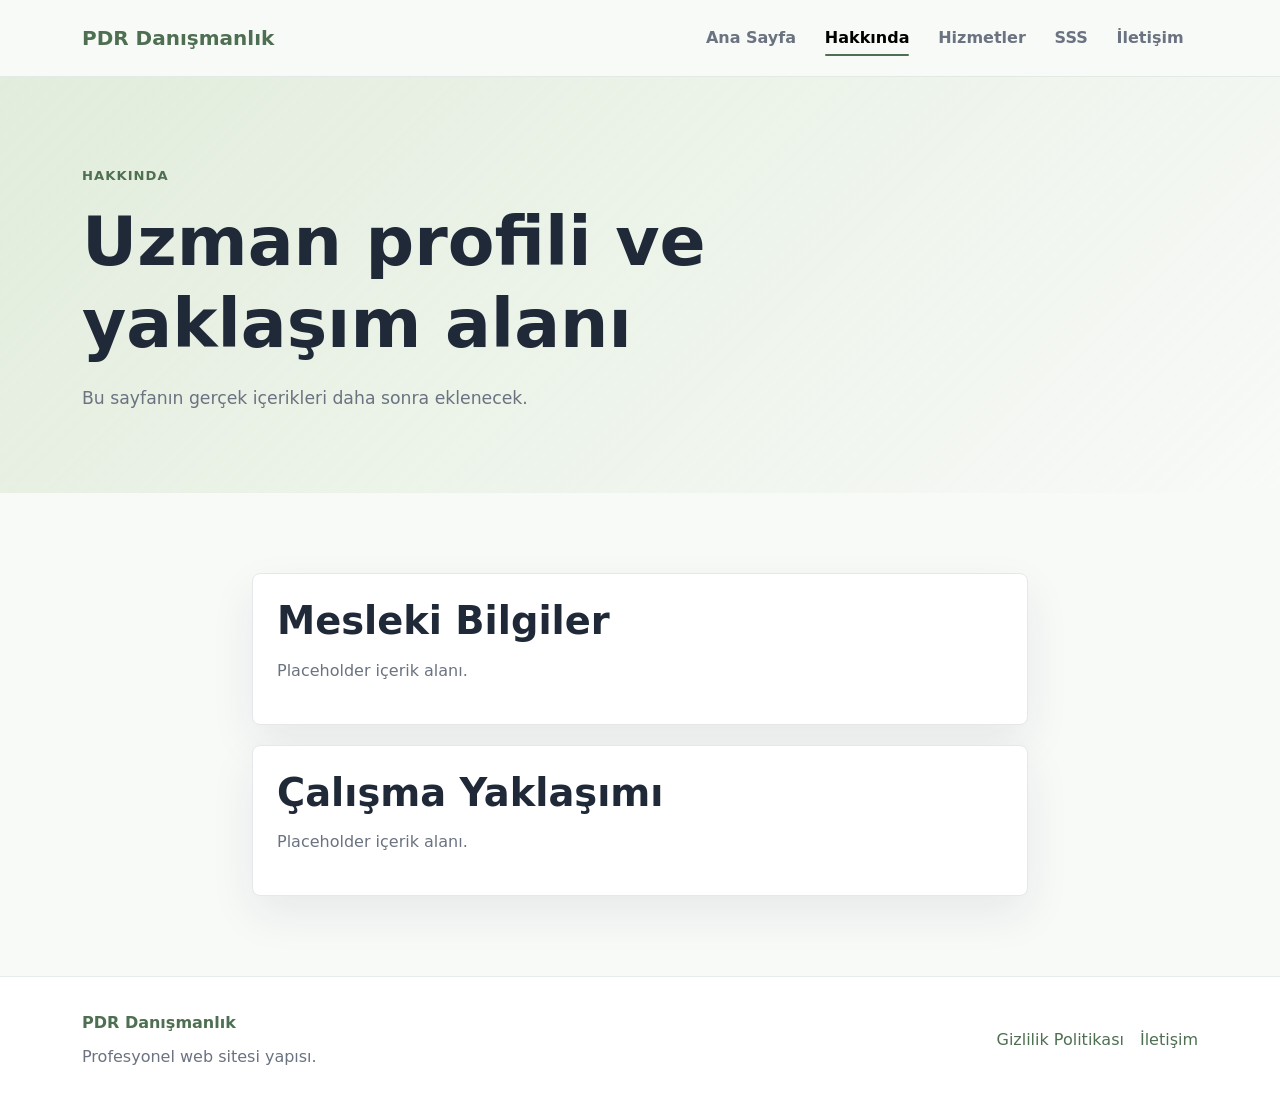
==== about.html @ 27b0219c "Initialize multi-page PDR website structure" ====
<!doctype html>
<html lang="tr">
  <head>
    <meta charset="utf-8">
    <meta name="viewport" content="width=device-width, initial-scale=1">
    <meta name="description" content="PDR ve psikolojik danışmanlık hakkında sayfası.">
    <title>Hakkında | PDR Danışmanlık</title>
    <link href="https://cdn.jsdelivr.net/npm/bootstrap@5.3.3/dist/css/bootstrap.min.css" rel="stylesheet" integrity="sha384-QWTKZyjpPEjISv5WaRU9OFeRpok6YctnYmDr5pNlyT2bRjXh0JMhjY6hW+ALEwIH" crossorigin="anonymous">
    <link rel="stylesheet" href="css/style.css">
    <link rel="stylesheet" href="css/responsive.css">
  </head>
  <body>
    <header class="site-header">
      <nav class="navbar navbar-expand-lg" aria-label="Ana menü">
        <div class="container">
          <a class="navbar-brand" href="index.html">PDR Danışmanlık</a>
          <button class="navbar-toggler site-menu-toggle" type="button" aria-controls="primaryNav" aria-expanded="false" aria-label="Menüyü aç">
            <span class="navbar-toggler-icon"></span>
          </button>
          <div class="collapse navbar-collapse" id="primaryNav">
            <ul class="navbar-nav ms-auto">
              <li class="nav-item"><a class="nav-link" href="index.html">Ana Sayfa</a></li>
              <li class="nav-item"><a class="nav-link" href="about.html">Hakkında</a></li>
              <li class="nav-item"><a class="nav-link" href="services.html">Hizmetler</a></li>
              <li class="nav-item"><a class="nav-link" href="faq.html">SSS</a></li>
              <li class="nav-item"><a class="nav-link" href="contact.html">İletişim</a></li>
            </ul>
          </div>
        </div>
      </nav>
    </header>

    <main>
      <section class="page-hero">
        <div class="container">
          <p class="section-kicker">Hakkında</p>
          <h1>Uzman profili ve yaklaşım alanı</h1>
          <p class="section-placeholder">Bu sayfanın gerçek içerikleri daha sonra eklenecek.</p>
        </div>
      </section>

      <section class="content-section">
        <div class="container narrow-container">
          <div class="content-block">
            <h2>Mesleki Bilgiler</h2>
            <p>Placeholder içerik alanı.</p>
          </div>
          <div class="content-block">
            <h2>Çalışma Yaklaşımı</h2>
            <p>Placeholder içerik alanı.</p>
          </div>
        </div>
      </section>
    </main>

    <footer class="site-footer">
      <div class="container">
        <div class="footer-grid">
          <div>
            <a class="footer-brand" href="index.html">PDR Danışmanlık</a>
            <p>Profesyonel web sitesi yapısı.</p>
          </div>
          <nav aria-label="Alt menü">
            <a href="privacy.html">Gizlilik Politikası</a>
            <a href="contact.html">İletişim</a>
          </nav>
        </div>
      </div>
    </footer>

    <script src="https://cdn.jsdelivr.net/npm/bootstrap@5.3.3/dist/js/bootstrap.bundle.min.js" integrity="sha384-YvpcrYf0tY3lHB60NNkmXc5s9fDVZLESaAA55NDzOxhy9GkcIdslK1eN7N6jIeHz" crossorigin="anonymous"></script>
    <script src="js/main.js"></script>
  </body>
</html>
---- css/style.css ----
:root {
  --color-primary: #4F6F52;
  --color-secondary: #739072;
  --color-accent: #D2E3C8;
  --color-background: #F8FAF8;
  --color-text: #1F2937;
  --color-muted: #6B7280;
  --color-white: #FFFFFF;
  --color-border: #E5E7EB;
  --font-body: system-ui, -apple-system, BlinkMacSystemFont, "Segoe UI", sans-serif;
  --container-narrow: 800px;
  --space-section: 5rem;
  --radius-card: 8px;
  --shadow-soft: 0 18px 45px rgba(31, 41, 55, 0.08);
}

* {
  box-sizing: border-box;
}

html {
  scroll-behavior: smooth;
}

body {
  margin: 0;
  min-height: 100vh;
  background: var(--color-background);
  color: var(--color-text);
  font-family: var(--font-body);
  line-height: 1.7;
  text-rendering: optimizeLegibility;
}

a {
  color: var(--color-primary);
  text-decoration: none;
}

a:hover {
  color: var(--color-secondary);
}

img {
  display: block;
  max-width: 100%;
}

main {
  min-height: 70vh;
}

h1,
h2,
h3,
h4 {
  color: var(--color-text);
  font-weight: 700;
  line-height: 1.2;
  letter-spacing: 0;
}

h1 {
  max-width: 780px;
  font-size: clamp(2.25rem, 6vw, 4.25rem);
}

h2 {
  font-size: clamp(1.75rem, 3vw, 2.4rem);
}

h3 {
  font-size: 1.2rem;
}

p {
  color: var(--color-muted);
}

.site-header {
  position: sticky;
  top: 0;
  z-index: 1000;
  border-bottom: 1px solid rgba(79, 111, 82, 0.12);
  background: rgba(248, 250, 248, 0.96);
  backdrop-filter: blur(12px);
}

.navbar {
  min-height: 76px;
}

.navbar-brand,
.footer-brand {
  color: var(--color-primary);
  font-weight: 800;
  letter-spacing: 0;
}

.navbar-brand:hover,
.footer-brand:hover {
  color: var(--color-primary);
}

.navbar-toggler {
  border-color: rgba(79, 111, 82, 0.25);
}

.navbar-toggler:focus {
  box-shadow: 0 0 0 0.2rem rgba(79, 111, 82, 0.18);
}

.nav-link {
  color: var(--color-muted);
  font-weight: 600;
  padding-inline: 0.9rem !important;
}

.nav-link:hover,
.nav-link.active {
  color: var(--color-primary);
}

.nav-link.active {
  position: relative;
}

.nav-link.active::after {
  position: absolute;
  right: 0.9rem;
  bottom: 0.25rem;
  left: 0.9rem;
  height: 2px;
  border-radius: 999px;
  background: var(--color-primary);
  content: "";
}

.hero-section,
.page-hero {
  padding: 7rem 0 5rem;
  background:
    linear-gradient(135deg, rgba(210, 227, 200, 0.58), rgba(248, 250, 248, 0.92)),
    var(--color-background);
}

.page-hero {
  padding-block: 5.5rem 4rem;
}

.section-kicker {
  margin-bottom: 0.85rem;
  color: var(--color-primary);
  font-size: 0.82rem;
  font-weight: 800;
  letter-spacing: 0.08em;
  text-transform: uppercase;
}

.section-placeholder {
  max-width: 620px;
  margin-top: 1.25rem;
  font-size: 1.08rem;
}

.hero-actions {
  display: flex;
  flex-wrap: wrap;
  gap: 0.75rem;
  margin-top: 2rem;
}

.btn {
  border-radius: 8px;
  font-weight: 700;
  padding: 0.8rem 1.1rem;
}

.btn-primary {
  border-color: var(--color-primary);
  background: var(--color-primary);
}

.btn-primary:hover,
.btn-primary:focus {
  border-color: var(--color-secondary);
  background: var(--color-secondary);
}

.btn-outline-primary {
  border-color: var(--color-primary);
  color: var(--color-primary);
}

.btn-outline-primary:hover,
.btn-outline-primary:focus {
  border-color: var(--color-primary);
  background: var(--color-primary);
}

.content-section {
  padding: var(--space-section) 0;
}

.section-heading {
  max-width: 720px;
  margin-bottom: 2rem;
}

.narrow-container {
  max-width: var(--container-narrow);
}

.info-card,
.content-block,
.contact-form,
.accordion-item {
  border: 1px solid var(--color-border);
  border-radius: var(--radius-card);
  background: var(--color-white);
  box-shadow: var(--shadow-soft);
}

.info-card,
.content-block,
.contact-form {
  height: 100%;
  padding: 1.5rem;
}

.info-card h2,
.info-card h3,
.content-block h2 {
  margin-bottom: 0.75rem;
}

.content-block + .content-block {
  margin-top: 1.25rem;
}

.faq-list {
  display: grid;
  gap: 1rem;
}

.accordion-item {
  overflow: hidden;
}

.accordion-button {
  color: var(--color-text);
  font-weight: 700;
}

.accordion-button:not(.collapsed) {
  background: var(--color-accent);
  color: var(--color-primary);
  box-shadow: none;
}

.accordion-button:focus {
  border-color: var(--color-primary);
  box-shadow: 0 0 0 0.2rem rgba(79, 111, 82, 0.16);
}

.form-label {
  color: var(--color-text);
  font-weight: 700;
}

.form-control {
  border-color: var(--color-border);
  border-radius: 8px;
  padding: 0.8rem 0.9rem;
}

.form-control:focus {
  border-color: var(--color-secondary);
  box-shadow: 0 0 0 0.2rem rgba(115, 144, 114, 0.18);
}

.site-footer {
  border-top: 1px solid rgba(79, 111, 82, 0.12);
  background: var(--color-white);
  padding: 2rem 0;
}

.footer-grid {
  display: flex;
  align-items: center;
  justify-content: space-between;
  gap: 1.5rem;
}

.footer-grid p {
  margin: 0.4rem 0 0;
}

.site-footer nav {
  display: flex;
  flex-wrap: wrap;
  gap: 1rem;
}
---- css/responsive.css ----
@media (max-width: 991.98px) {
  .navbar-collapse {
    border-top: 1px solid rgba(79, 111, 82, 0.12);
    margin-top: 0.75rem;
    padding-top: 0.75rem;
  }

  .nav-link {
    padding: 0.7rem 0 !important;
  }

  .nav-link.active::after {
    right: auto;
    bottom: 0.45rem;
    left: 0;
    width: 2.5rem;
  }

  .hero-section,
  .page-hero {
    padding: 4rem 0 3rem;
  }

  .content-section {
    padding: 3.5rem 0;
  }
}

@media (max-width: 767.98px) {
  :root {
    --space-section: 3rem;
  }

  .navbar {
    min-height: 68px;
  }

  .hero-actions {
    align-items: stretch;
    flex-direction: column;
  }

  .hero-actions .btn {
    width: 100%;
  }

  .footer-grid {
    align-items: flex-start;
    flex-direction: column;
  }
}

@media (max-width: 575.98px) {
  .info-card,
  .content-block,
  .contact-form {
    padding: 1.2rem;
  }
}
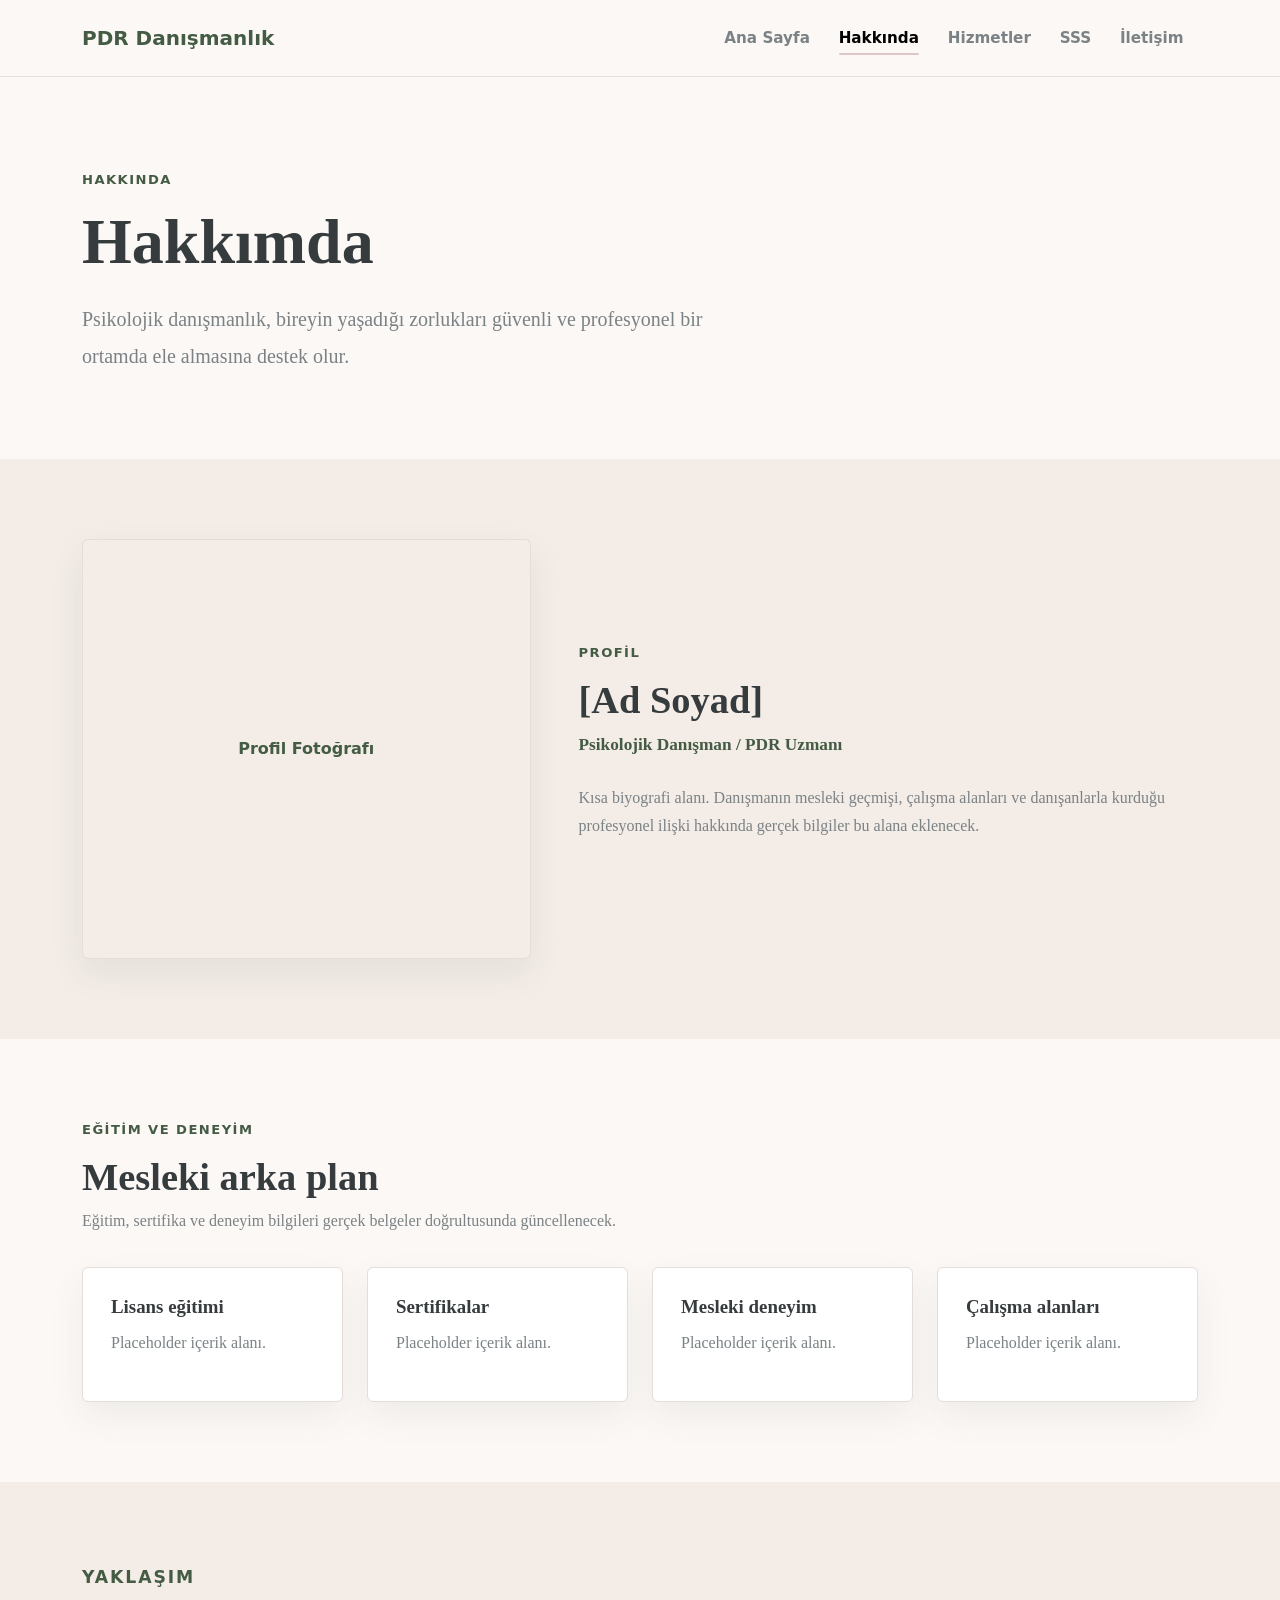
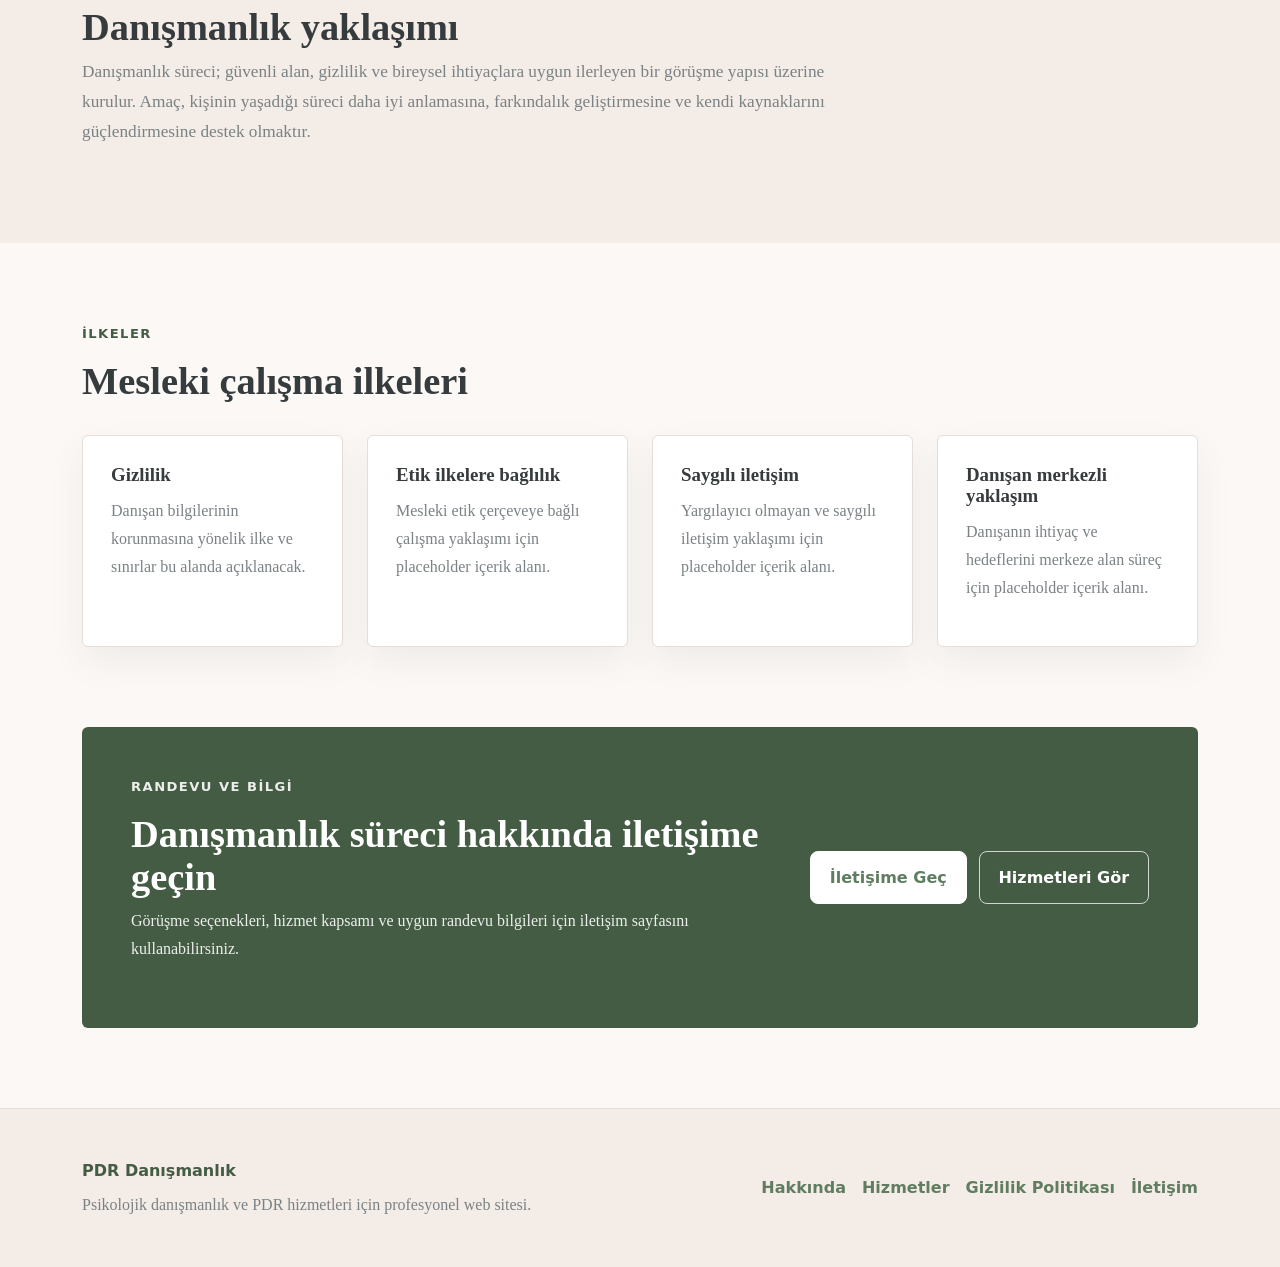
==== commit 05312231: "Build about page and refine visual theme" ====
--- a/about.html
+++ b/about.html
@@ -31,23 +31,107 @@
     </header>
 
     <main>
-      <section class="page-hero">
+      <section class="page-hero about-hero">
         <div class="container">
           <p class="section-kicker">Hakkında</p>
-          <h1>Uzman profili ve yaklaşım alanı</h1>
-          <p class="section-placeholder">Bu sayfanın gerçek içerikleri daha sonra eklenecek.</p>
+          <h1>Hakkımda</h1>
+          <p class="lead-text">Psikolojik danışmanlık, bireyin yaşadığı zorlukları güvenli ve profesyonel bir ortamda ele almasına destek olur.</p>
         </div>
       </section>
 
-      <section class="content-section">
-        <div class="container narrow-container">
-          <div class="content-block">
-            <h2>Mesleki Bilgiler</h2>
-            <p>Placeholder içerik alanı.</p>
+      <section class="content-section profile-overview" aria-labelledby="profile-overview-title">
+        <div class="container">
+          <div class="profile-layout">
+            <div class="profile-image-placeholder" role="img" aria-label="Danışman profil fotoğrafı daha sonra eklenecek.">
+              <span>Profil Fotoğrafı</span>
+            </div>
+            <div class="profile-summary">
+              <p class="section-kicker">Profil</p>
+              <h2 id="profile-overview-title">[Ad Soyad]</h2>
+              <p class="profile-role">Psikolojik Danışman / PDR Uzmanı</p>
+              <p>Kısa biyografi alanı. Danışmanın mesleki geçmişi, çalışma alanları ve danışanlarla kurduğu profesyonel ilişki hakkında gerçek bilgiler bu alana eklenecek.</p>
+            </div>
           </div>
-          <div class="content-block">
-            <h2>Çalışma Yaklaşımı</h2>
-            <p>Placeholder içerik alanı.</p>
+        </div>
+      </section>
+
+      <section class="content-section education-section" aria-labelledby="education-title">
+        <div class="container">
+          <div class="section-heading">
+            <p class="section-kicker">Eğitim ve Deneyim</p>
+            <h2 id="education-title">Mesleki arka plan</h2>
+            <p>Eğitim, sertifika ve deneyim bilgileri gerçek belgeler doğrultusunda güncellenecek.</p>
+          </div>
+          <div class="card-grid education-grid">
+            <article class="detail-card">
+              <h3>Lisans eğitimi</h3>
+              <p>Placeholder içerik alanı.</p>
+            </article>
+            <article class="detail-card">
+              <h3>Sertifikalar</h3>
+              <p>Placeholder içerik alanı.</p>
+            </article>
+            <article class="detail-card">
+              <h3>Mesleki deneyim</h3>
+              <p>Placeholder içerik alanı.</p>
+            </article>
+            <article class="detail-card">
+              <h3>Çalışma alanları</h3>
+              <p>Placeholder içerik alanı.</p>
+            </article>
+          </div>
+        </div>
+      </section>
+
+      <section class="content-section approach-section" aria-labelledby="approach-title">
+        <div class="container">
+          <div class="wide-copy">
+            <p class="section-kicker">Yaklaşım</p>
+            <h2 id="approach-title">Danışmanlık yaklaşımı</h2>
+            <p>Danışmanlık süreci; güvenli alan, gizlilik ve bireysel ihtiyaçlara uygun ilerleyen bir görüşme yapısı üzerine kurulur. Amaç, kişinin yaşadığı süreci daha iyi anlamasına, farkındalık geliştirmesine ve kendi kaynaklarını güçlendirmesine destek olmaktır.</p>
+          </div>
+        </div>
+      </section>
+
+      <section class="content-section principles-section" aria-labelledby="principles-title">
+        <div class="container">
+          <div class="section-heading">
+            <p class="section-kicker">İlkeler</p>
+            <h2 id="principles-title">Mesleki çalışma ilkeleri</h2>
+          </div>
+          <div class="card-grid principles-grid">
+            <article class="principle-card">
+              <h3>Gizlilik</h3>
+              <p>Danışan bilgilerinin korunmasına yönelik ilke ve sınırlar bu alanda açıklanacak.</p>
+            </article>
+            <article class="principle-card">
+              <h3>Etik ilkelere bağlılık</h3>
+              <p>Mesleki etik çerçeveye bağlı çalışma yaklaşımı için placeholder içerik alanı.</p>
+            </article>
+            <article class="principle-card">
+              <h3>Saygılı iletişim</h3>
+              <p>Yargılayıcı olmayan ve saygılı iletişim yaklaşımı için placeholder içerik alanı.</p>
+            </article>
+            <article class="principle-card">
+              <h3>Danışan merkezli yaklaşım</h3>
+              <p>Danışanın ihtiyaç ve hedeflerini merkeze alan süreç için placeholder içerik alanı.</p>
+            </article>
+          </div>
+        </div>
+      </section>
+
+      <section class="final-cta" aria-labelledby="about-cta-title">
+        <div class="container">
+          <div class="cta-panel">
+            <div>
+              <p class="section-kicker">Randevu ve bilgi</p>
+              <h2 id="about-cta-title">Danışmanlık süreci hakkında iletişime geçin</h2>
+              <p>Görüşme seçenekleri, hizmet kapsamı ve uygun randevu bilgileri için iletişim sayfasını kullanabilirsiniz.</p>
+            </div>
+            <div class="cta-actions">
+              <a class="btn btn-primary" href="contact.html">İletişime Geç</a>
+              <a class="btn btn-outline-light" href="services.html">Hizmetleri Gör</a>
+            </div>
           </div>
         </div>
       </section>
@@ -58,9 +142,11 @@
         <div class="footer-grid">
           <div>
             <a class="footer-brand" href="index.html">PDR Danışmanlık</a>
-            <p>Profesyonel web sitesi yapısı.</p>
+            <p>Psikolojik danışmanlık ve PDR hizmetleri için profesyonel web sitesi.</p>
           </div>
           <nav aria-label="Alt menü">
+            <a href="about.html">Hakkında</a>
+            <a href="services.html">Hizmetler</a>
             <a href="privacy.html">Gizlilik Politikası</a>
             <a href="contact.html">İletişim</a>
           </nav>
--- a/css/style.css
+++ b/css/style.css
@@ -1,17 +1,30 @@
 :root {
-  --color-primary: #4F6F52;
-  --color-secondary: #739072;
-  --color-accent: #D2E3C8;
-  --color-background: #F8FAF8;
-  --color-text: #1F2937;
-  --color-muted: #6B7280;
+  --color-primary: #617D61;
+  --color-primary-dark: #445B44;
+  --color-secondary: #617D61;
+  --color-accent: #DFC6C6;
+  --color-background: #FCF8F6;
+  --color-surface-soft: #F3ECE7;
+  --color-text: #363B3D;
+  --color-muted: #7B8285;
   --color-white: #FFFFFF;
-  --color-border: #E5E7EB;
-  --font-body: system-ui, -apple-system, BlinkMacSystemFont, "Segoe UI", sans-serif;
+  --color-border: #E5DDD7;
+  --font-body: Georgia, "Times New Roman", serif;
+  --font-ui: system-ui, -apple-system, BlinkMacSystemFont, "Segoe UI", sans-serif;
   --container-narrow: 800px;
+  --space-1: 0.25rem;
+  --space-2: 0.5rem;
+  --space-3: 0.75rem;
+  --space-4: 1rem;
+  --space-5: 1.5rem;
+  --space-6: 2rem;
+  --space-7: 3rem;
+  --space-8: 4rem;
+  --space-9: 5rem;
   --space-section: 5rem;
-  --radius-card: 8px;
-  --shadow-soft: 0 18px 45px rgba(31, 41, 55, 0.08);
+  --radius-card: 6px;
+  --shadow-soft: 0 14px 34px rgba(68, 91, 68, 0.08);
+  --shadow-hover: 0 18px 42px rgba(68, 91, 68, 0.12);
 }
 
 * {
@@ -28,7 +41,8 @@
   background: var(--color-background);
   color: var(--color-text);
   font-family: var(--font-body);
-  line-height: 1.7;
+  font-size: 1rem;
+  line-height: 1.75;
   text-rendering: optimizeLegibility;
 }
 
@@ -38,7 +52,14 @@
 }
 
 a:hover {
-  color: var(--color-secondary);
+  color: var(--color-primary-dark);
+}
+
+a:focus-visible,
+button:focus-visible,
+.btn:focus-visible {
+  outline: 3px solid rgba(97, 125, 97, 0.38);
+  outline-offset: 3px;
 }
 
 img {
@@ -55,35 +76,43 @@
 h3,
 h4 {
   color: var(--color-text);
-  font-weight: 700;
-  line-height: 1.2;
+  font-weight: 600;
+  line-height: 1.12;
   letter-spacing: 0;
 }
 
 h1 {
   max-width: 780px;
-  font-size: clamp(2.25rem, 6vw, 4.25rem);
+  font-size: clamp(2.45rem, 5vw, 4.6rem);
 }
 
 h2 {
-  font-size: clamp(1.75rem, 3vw, 2.4rem);
+  font-size: clamp(1.85rem, 3vw, 2.55rem);
 }
 
 h3 {
-  font-size: 1.2rem;
+  font-size: 1.18rem;
 }
 
 p {
   color: var(--color-muted);
+}
+
+.lead-text {
+  max-width: 660px;
+  margin-top: var(--space-5);
+  color: var(--color-muted);
+  font-size: clamp(1.08rem, 1.8vw, 1.25rem);
+  line-height: 1.85;
 }
 
 .site-header {
   position: sticky;
   top: 0;
   z-index: 1000;
-  border-bottom: 1px solid rgba(79, 111, 82, 0.12);
-  background: rgba(248, 250, 248, 0.96);
-  backdrop-filter: blur(12px);
+  border-bottom: 1px solid rgba(229, 221, 215, 0.86);
+  background: rgba(252, 248, 246, 0.94);
+  backdrop-filter: blur(10px);
 }
 
 .navbar {
@@ -92,8 +121,9 @@
 
 .navbar-brand,
 .footer-brand {
-  color: var(--color-primary);
-  font-weight: 800;
+  color: var(--color-primary-dark);
+  font-family: var(--font-ui);
+  font-weight: 750;
   letter-spacing: 0;
 }
 
@@ -103,16 +133,18 @@
 }
 
 .navbar-toggler {
-  border-color: rgba(79, 111, 82, 0.25);
+  border-color: rgba(97, 125, 97, 0.28);
 }
 
 .navbar-toggler:focus {
-  box-shadow: 0 0 0 0.2rem rgba(79, 111, 82, 0.18);
+  box-shadow: 0 0 0 0.2rem rgba(97, 125, 97, 0.18);
 }
 
 .nav-link {
   color: var(--color-muted);
-  font-weight: 600;
+  font-family: var(--font-ui);
+  font-size: 0.95rem;
+  font-weight: 650;
   padding-inline: 0.9rem !important;
 }
 
@@ -132,59 +164,65 @@
   left: 0.9rem;
   height: 2px;
   border-radius: 999px;
-  background: var(--color-primary);
+  background: var(--color-accent);
   content: "";
 }
 
 .hero-section,
 .page-hero {
-  padding: 7rem 0 5rem;
-  background:
-    linear-gradient(135deg, rgba(210, 227, 200, 0.58), rgba(248, 250, 248, 0.92)),
-    var(--color-background);
+  background: var(--color-background);
+}
+
+.hero-section {
+  padding: 7.25rem 0 5.75rem;
 }
 
 .page-hero {
-  padding-block: 5.5rem 4rem;
+  padding-block: 5.75rem 4.25rem;
 }
 
 .section-kicker {
   margin-bottom: 0.85rem;
-  color: var(--color-primary);
+  color: var(--color-primary-dark);
+  font-family: var(--font-ui);
   font-size: 0.82rem;
-  font-weight: 800;
-  letter-spacing: 0.08em;
+  font-weight: 750;
+  letter-spacing: 0.11em;
   text-transform: uppercase;
 }
 
 .section-placeholder {
   max-width: 620px;
-  margin-top: 1.25rem;
+  margin-top: var(--space-5);
   font-size: 1.08rem;
 }
 
 .hero-actions {
   display: flex;
   flex-wrap: wrap;
-  gap: 0.75rem;
-  margin-top: 2rem;
+  gap: var(--space-3);
+  margin-top: var(--space-6);
 }
 
 .btn {
   border-radius: 8px;
+  font-family: var(--font-ui);
   font-weight: 700;
-  padding: 0.8rem 1.1rem;
+  padding: 0.84rem 1.18rem;
+  transition: background-color 160ms ease, border-color 160ms ease, color 160ms ease, box-shadow 160ms ease, transform 160ms ease;
 }
 
 .btn-primary {
+  border-color: var(--color-primary-dark);
+  background: var(--color-primary-dark);
+}
+
+.btn-primary:hover,
+.btn-primary:focus {
   border-color: var(--color-primary);
   background: var(--color-primary);
-}
-
-.btn-primary:hover,
-.btn-primary:focus {
-  border-color: var(--color-secondary);
-  background: var(--color-secondary);
+  box-shadow: 0 8px 18px rgba(68, 91, 68, 0.16);
+  transform: translateY(-1px);
 }
 
 .btn-outline-primary {
@@ -194,17 +232,27 @@
 
 .btn-outline-primary:hover,
 .btn-outline-primary:focus {
-  border-color: var(--color-primary);
-  background: var(--color-primary);
+  border-color: var(--color-primary-dark);
+  background: var(--color-primary-dark);
+  color: var(--color-white);
+  transform: translateY(-1px);
 }
 
 .content-section {
   padding: var(--space-section) 0;
 }
 
+.content-section:nth-of-type(even) {
+  background: var(--color-surface-soft);
+}
+
+.content-section:nth-of-type(odd) {
+  background: var(--color-background);
+}
+
 .section-heading {
   max-width: 720px;
-  margin-bottom: 2rem;
+  margin-bottom: var(--space-6);
 }
 
 .narrow-container {
@@ -212,6 +260,9 @@
 }
 
 .info-card,
+.service-card,
+.detail-card,
+.principle-card,
 .content-block,
 .contact-form,
 .accordion-item {
@@ -222,16 +273,246 @@
 }
 
 .info-card,
+.service-card,
+.detail-card,
+.principle-card,
 .content-block,
 .contact-form {
   height: 100%;
-  padding: 1.5rem;
+  padding: 1.75rem;
 }
 
 .info-card h2,
 .info-card h3,
+.service-card h3,
+.detail-card h3,
+.principle-card h3,
 .content-block h2 {
   margin-bottom: 0.75rem;
+}
+
+.hero-layout {
+  display: grid;
+  grid-template-columns: minmax(0, 1.18fr) minmax(280px, 0.82fr);
+  align-items: center;
+  gap: var(--space-9);
+}
+
+.hero-copy {
+  max-width: 790px;
+}
+
+.hero-visual {
+  margin: 0;
+}
+
+.image-placeholder,
+.small-image-placeholder {
+  display: grid;
+  place-items: center;
+  border: 1px solid rgba(229, 221, 215, 0.95);
+  border-radius: var(--radius-card);
+  background: var(--color-surface-soft);
+  color: var(--color-primary-dark);
+  font-family: var(--font-ui);
+  font-weight: 750;
+  letter-spacing: 0;
+}
+
+.image-placeholder {
+  min-height: 455px;
+  box-shadow: var(--shadow-soft);
+}
+
+.small-image-placeholder {
+  min-height: 260px;
+}
+
+.profile-layout {
+  display: grid;
+  grid-template-columns: minmax(260px, 0.42fr) minmax(0, 0.58fr);
+  align-items: center;
+  gap: var(--space-7);
+}
+
+.profile-image-placeholder {
+  display: grid;
+  min-height: 420px;
+  place-items: center;
+  border: 1px solid rgba(229, 221, 215, 0.95);
+  border-radius: var(--radius-card);
+  background: var(--color-surface-soft);
+  box-shadow: var(--shadow-soft);
+  color: var(--color-primary-dark);
+  font-family: var(--font-ui);
+  font-weight: 750;
+}
+
+.profile-summary {
+  max-width: 720px;
+}
+
+.profile-role {
+  margin-bottom: var(--space-5);
+  color: var(--color-primary-dark);
+  font-size: 1.08rem;
+  font-weight: 800;
+}
+
+.split-layout {
+  display: grid;
+  grid-template-columns: minmax(220px, 0.42fr) minmax(0, 0.58fr);
+  align-items: center;
+  gap: var(--space-7);
+}
+
+.section-copy {
+  max-width: 680px;
+}
+
+.text-link {
+  display: inline-flex;
+  align-items: center;
+  margin-top: var(--space-2);
+  color: var(--color-primary-dark);
+  font-family: var(--font-ui);
+  font-weight: 750;
+}
+
+.text-link::after {
+  margin-left: var(--space-2);
+  content: "→";
+}
+
+.card-grid {
+  display: grid;
+  gap: var(--space-5);
+}
+
+.service-grid {
+  grid-template-columns: repeat(4, minmax(0, 1fr));
+}
+
+.education-grid,
+.principles-grid {
+  grid-template-columns: repeat(4, minmax(0, 1fr));
+}
+
+.service-card,
+.detail-card,
+.principle-card {
+  transition: border-color 160ms ease, box-shadow 160ms ease, transform 160ms ease;
+}
+
+.service-card:hover,
+.service-card:focus-within,
+.detail-card:hover,
+.detail-card:focus-within,
+.principle-card:hover,
+.principle-card:focus-within {
+  border-color: rgba(97, 125, 97, 0.34);
+  box-shadow: var(--shadow-hover);
+  transform: translateY(-2px);
+}
+
+.approach-section {
+  background: var(--color-surface-soft);
+}
+
+.process-section {
+  background: var(--color-surface-soft);
+}
+
+.process-list {
+  display: grid;
+  grid-template-columns: repeat(4, minmax(0, 1fr));
+  gap: var(--space-5);
+  margin: 0;
+  padding: 0;
+  list-style: none;
+}
+
+.process-list li {
+  border-left: 3px solid var(--color-accent);
+  padding: var(--space-2) var(--space-4) var(--space-2) var(--space-5);
+}
+
+.step-number {
+  display: block;
+  margin-bottom: var(--space-3);
+  color: var(--color-primary-dark);
+  font-family: var(--font-ui);
+  font-size: 0.82rem;
+  font-weight: 800;
+  letter-spacing: 0.08em;
+}
+
+.wide-copy {
+  max-width: 860px;
+}
+
+.wide-copy p {
+  max-width: 760px;
+  font-size: 1.08rem;
+}
+
+.final-cta {
+  padding: 0 0 var(--space-section);
+}
+
+.cta-panel {
+  display: flex;
+  align-items: center;
+  justify-content: space-between;
+  gap: var(--space-6);
+  border: 1px solid rgba(68, 91, 68, 0.14);
+  border-radius: var(--radius-card);
+  background: var(--color-primary-dark);
+  padding: var(--space-7);
+}
+
+.cta-panel h2,
+.cta-panel p,
+.cta-panel .section-kicker {
+  color: var(--color-white);
+}
+
+.cta-panel p {
+  max-width: 640px;
+  opacity: 0.9;
+}
+
+.cta-panel .btn-primary {
+  flex: 0 0 auto;
+  border-color: var(--color-white);
+  background: var(--color-white);
+  color: var(--color-primary);
+}
+
+.cta-panel .btn-primary:hover,
+.cta-panel .btn-primary:focus {
+  border-color: var(--color-background);
+  background: var(--color-background);
+  color: var(--color-primary-dark);
+}
+
+.cta-actions {
+  display: flex;
+  flex: 0 0 auto;
+  flex-wrap: wrap;
+  gap: var(--space-3);
+}
+
+.cta-panel .btn-outline-light {
+  border-color: rgba(255, 255, 255, 0.75);
+  color: var(--color-white);
+}
+
+.cta-panel .btn-outline-light:hover,
+.cta-panel .btn-outline-light:focus {
+  border-color: var(--color-white);
+  background: var(--color-white);
+  color: var(--color-primary-dark);
 }
 
 .content-block + .content-block {
@@ -253,14 +534,14 @@
 }
 
 .accordion-button:not(.collapsed) {
-  background: var(--color-accent);
-  color: var(--color-primary);
+  background: var(--color-surface-soft);
+  color: var(--color-primary-dark);
   box-shadow: none;
 }
 
 .accordion-button:focus {
   border-color: var(--color-primary);
-  box-shadow: 0 0 0 0.2rem rgba(79, 111, 82, 0.16);
+  box-shadow: 0 0 0 0.2rem rgba(97, 125, 97, 0.16);
 }
 
 .form-label {
@@ -275,14 +556,14 @@
 }
 
 .form-control:focus {
-  border-color: var(--color-secondary);
-  box-shadow: 0 0 0 0.2rem rgba(115, 144, 114, 0.18);
+  border-color: var(--color-primary);
+  box-shadow: 0 0 0 0.2rem rgba(97, 125, 97, 0.18);
 }
 
 .site-footer {
-  border-top: 1px solid rgba(79, 111, 82, 0.12);
-  background: var(--color-white);
-  padding: 2rem 0;
+  border-top: 1px solid var(--color-border);
+  background: var(--color-surface-soft);
+  padding: var(--space-7) 0;
 }
 
 .footer-grid {
@@ -301,3 +582,8 @@
   flex-wrap: wrap;
   gap: 1rem;
 }
+
+.site-footer a {
+  font-family: var(--font-ui);
+  font-weight: 700;
+}
--- a/css/responsive.css
+++ b/css/responsive.css
@@ -1,6 +1,6 @@
 @media (max-width: 991.98px) {
   .navbar-collapse {
-    border-top: 1px solid rgba(79, 111, 82, 0.12);
+    border-top: 1px solid var(--color-border);
     margin-top: 0.75rem;
     padding-top: 0.75rem;
   }
@@ -23,6 +23,33 @@
 
   .content-section {
     padding: 3.5rem 0;
+  }
+
+  .hero-layout,
+  .split-layout,
+  .profile-layout {
+    grid-template-columns: 1fr;
+    gap: 2rem;
+  }
+
+  .hero-visual {
+    max-width: 520px;
+  }
+
+  .image-placeholder {
+    min-height: 340px;
+  }
+
+  .service-grid,
+  .education-grid,
+  .principles-grid,
+  .process-list {
+    grid-template-columns: repeat(2, minmax(0, 1fr));
+  }
+
+  .cta-panel {
+    align-items: flex-start;
+    flex-direction: column;
   }
 }
 
@@ -48,12 +75,54 @@
     align-items: flex-start;
     flex-direction: column;
   }
+
+  .service-grid,
+  .education-grid,
+  .principles-grid,
+  .process-list {
+    grid-template-columns: 1fr;
+  }
+
+  .small-image-placeholder {
+    min-height: 220px;
+  }
+
+  .cta-panel {
+    padding: 2rem;
+  }
+
+  .cta-panel .btn-primary {
+    width: 100%;
+  }
+
+  .cta-actions {
+    width: 100%;
+  }
+
+  .cta-actions .btn {
+    width: 100%;
+  }
 }
 
 @media (max-width: 575.98px) {
   .info-card,
+  .service-card,
+  .detail-card,
+  .principle-card,
   .content-block,
   .contact-form {
-    padding: 1.2rem;
+    padding: 1.35rem;
+  }
+
+  .hero-section {
+    padding-top: 3rem;
+  }
+
+  .image-placeholder {
+    min-height: 260px;
+  }
+
+  .profile-image-placeholder {
+    min-height: 300px;
   }
 }
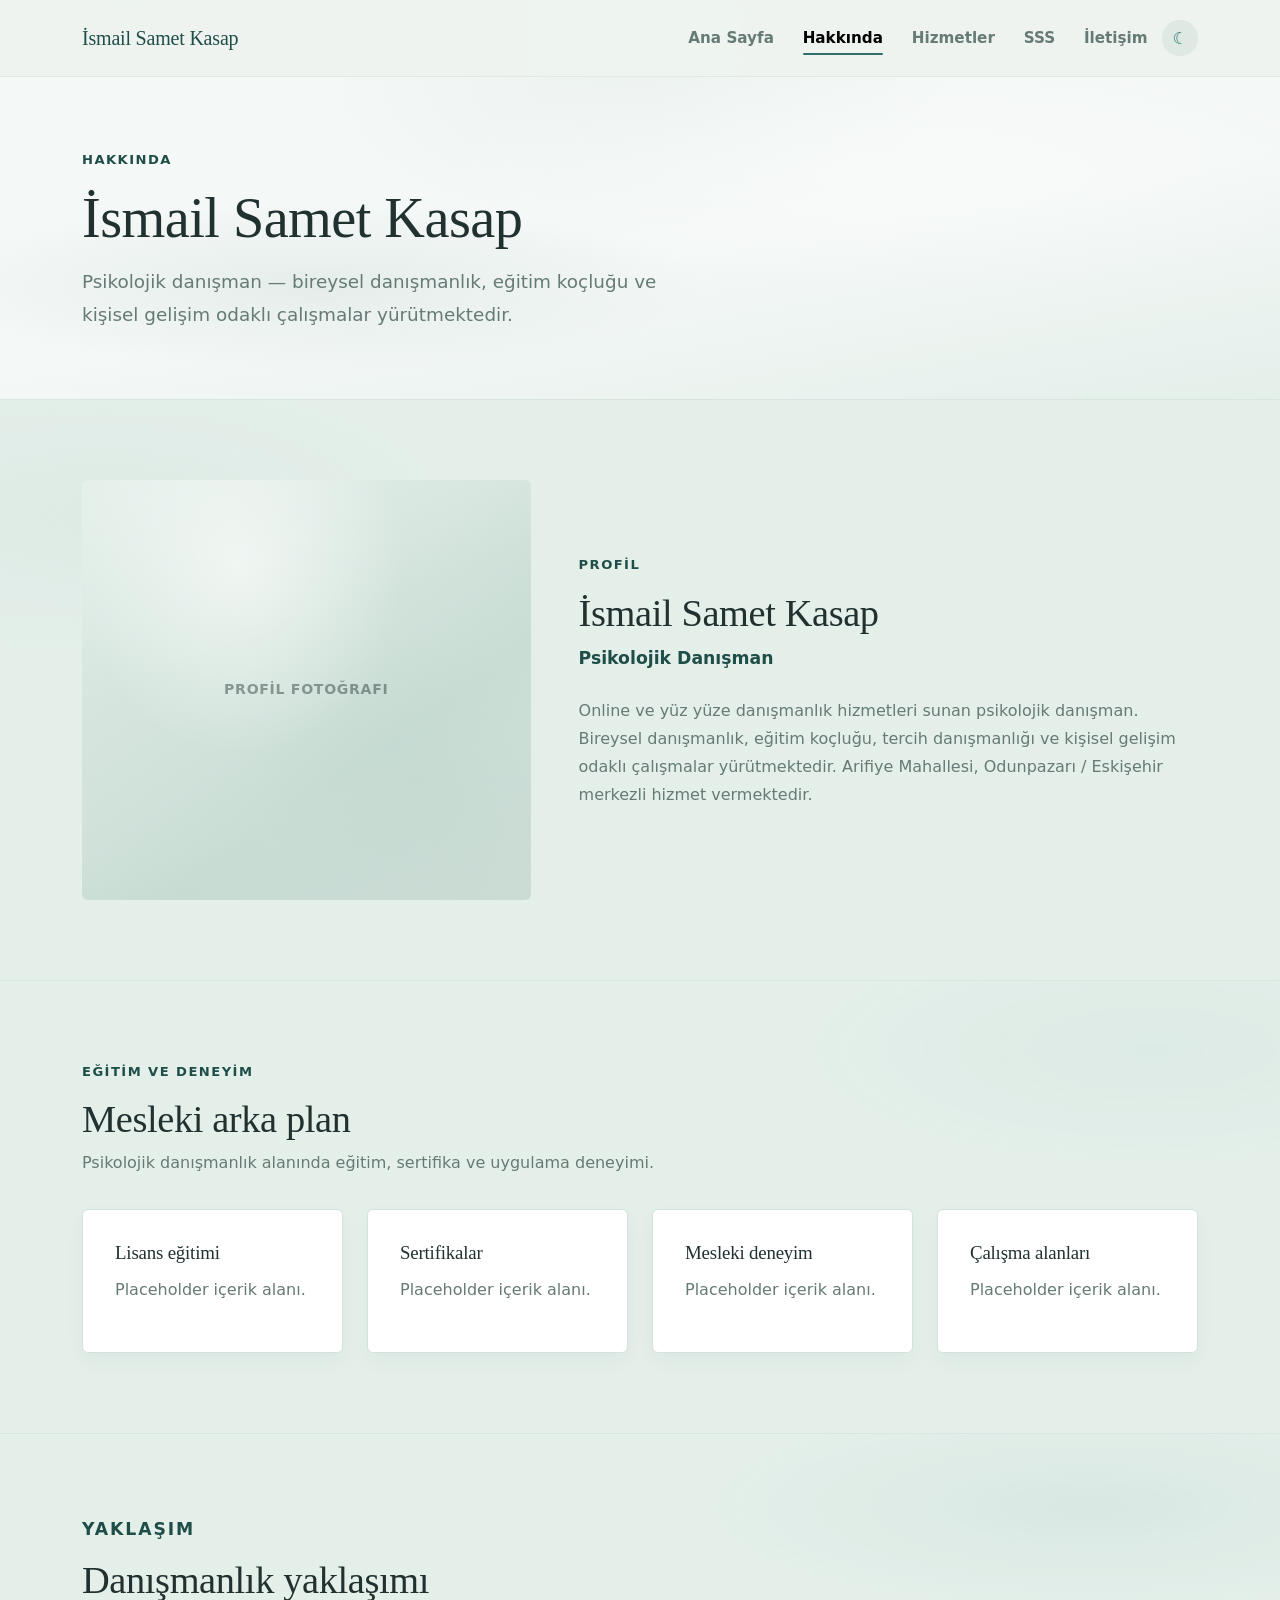
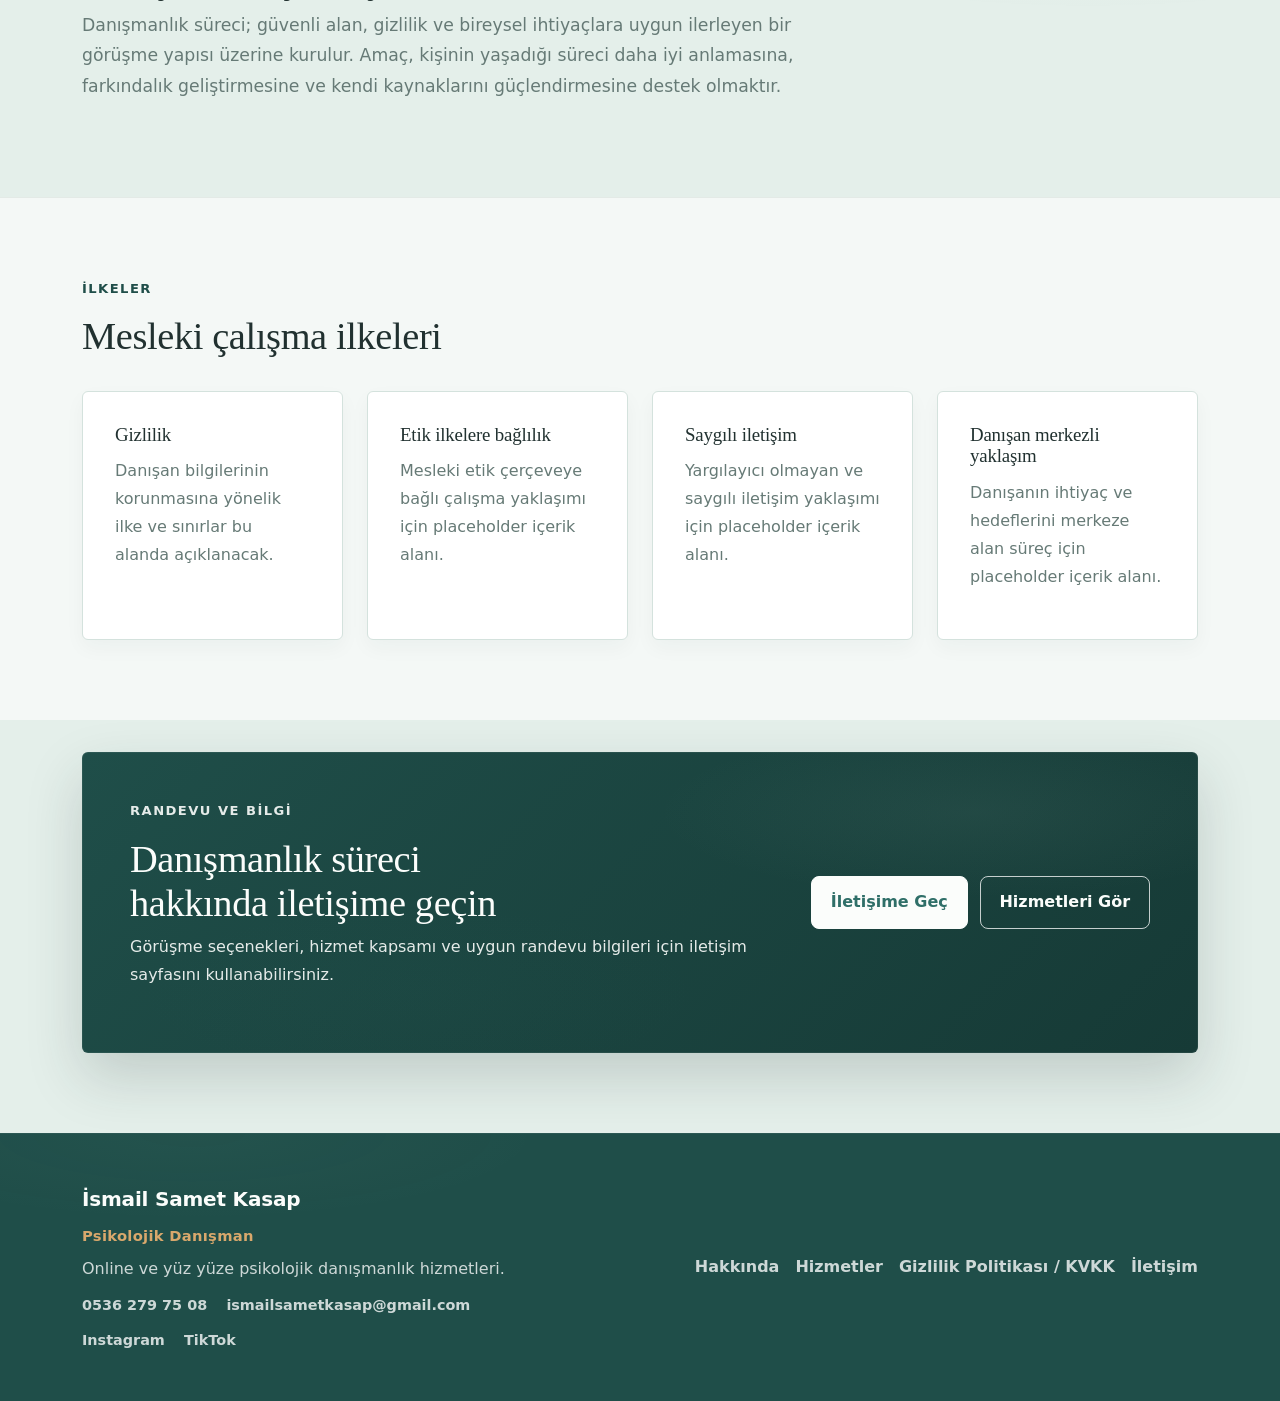
==== commit 3713882c: "Add accessible dark mode" ====
--- a/about.html
+++ b/about.html
@@ -3,8 +3,15 @@
   <head>
     <meta charset="utf-8">
     <meta name="viewport" content="width=device-width, initial-scale=1">
-    <meta name="description" content="PDR ve psikolojik danışmanlık hakkında sayfası.">
-    <title>Hakkında | PDR Danışmanlık</title>
+    <link rel="icon" href="assets/favicon.svg" type="image/svg+xml">
+    <link rel="shortcut icon" href="assets/favicon.ico">
+    <meta name="description" content="Psikolojik danışman İsmail Samet Kasap hakkında — eğitim, deneyim ve çalışma alanları.">
+    <meta property="og:title" content="Hakkında | İsmail Samet Kasap">
+    <meta property="og:description" content="Psikolojik danışman İsmail Samet Kasap hakkında — eğitim, deneyim ve çalışma alanları.">
+    <meta property="og:type" content="website">
+    <meta property="og:locale" content="tr_TR">
+    <meta name="twitter:card" content="summary">
+    <title>Hakkında | İsmail Samet Kasap</title>
     <link href="https://cdn.jsdelivr.net/npm/bootstrap@5.3.3/dist/css/bootstrap.min.css" rel="stylesheet" integrity="sha384-QWTKZyjpPEjISv5WaRU9OFeRpok6YctnYmDr5pNlyT2bRjXh0JMhjY6hW+ALEwIH" crossorigin="anonymous">
     <link rel="stylesheet" href="css/style.css">
     <link rel="stylesheet" href="css/responsive.css">
@@ -13,7 +20,7 @@
     <header class="site-header">
       <nav class="navbar navbar-expand-lg" aria-label="Ana menü">
         <div class="container">
-          <a class="navbar-brand" href="index.html">PDR Danışmanlık</a>
+           <a class="navbar-brand" href="index.html">İsmail Samet Kasap</a>
           <button class="navbar-toggler site-menu-toggle" type="button" aria-controls="primaryNav" aria-expanded="false" aria-label="Menüyü aç">
             <span class="navbar-toggler-icon"></span>
           </button>
@@ -25,6 +32,9 @@
               <li class="nav-item"><a class="nav-link" href="faq.html">SSS</a></li>
               <li class="nav-item"><a class="nav-link" href="contact.html">İletişim</a></li>
             </ul>
+            <button class="theme-toggle" type="button" aria-label="Koyu modu aç" aria-pressed="false">
+              <span class="theme-toggle__icon" aria-hidden="true">☾</span>
+            </button>
           </div>
         </div>
       </nav>
@@ -33,23 +43,23 @@
     <main>
       <section class="page-hero about-hero">
         <div class="container">
-          <p class="section-kicker">Hakkında</p>
-          <h1>Hakkımda</h1>
-          <p class="lead-text">Psikolojik danışmanlık, bireyin yaşadığı zorlukları güvenli ve profesyonel bir ortamda ele almasına destek olur.</p>
+              <p class="section-kicker">Hakkında</p>
+              <h1>İsmail Samet Kasap</h1>
+              <p class="lead-text">Psikolojik danışman — bireysel danışmanlık, eğitim koçluğu ve kişisel gelişim odaklı çalışmalar yürütmektedir.</p>
         </div>
       </section>
 
       <section class="content-section profile-overview" aria-labelledby="profile-overview-title">
         <div class="container">
           <div class="profile-layout">
-            <div class="profile-image-placeholder" role="img" aria-label="Danışman profil fotoğrafı daha sonra eklenecek.">
+            <div class="profile-image-placeholder" data-reveal role="img" aria-label="Danışman profil fotoğrafı daha sonra eklenecek.">
               <span>Profil Fotoğrafı</span>
             </div>
-            <div class="profile-summary">
+            <div class="profile-summary" data-reveal data-reveal-delay="100">
               <p class="section-kicker">Profil</p>
-              <h2 id="profile-overview-title">[Ad Soyad]</h2>
-              <p class="profile-role">Psikolojik Danışman / PDR Uzmanı</p>
-              <p>Kısa biyografi alanı. Danışmanın mesleki geçmişi, çalışma alanları ve danışanlarla kurduğu profesyonel ilişki hakkında gerçek bilgiler bu alana eklenecek.</p>
+              <h2 id="profile-overview-title">İsmail Samet Kasap</h2>
+              <p class="profile-role">Psikolojik Danışman</p>
+              <p>Online ve yüz yüze danışmanlık hizmetleri sunan psikolojik danışman. Bireysel danışmanlık, eğitim koçluğu, tercih danışmanlığı ve kişisel gelişim odaklı çalışmalar yürütmektedir. Arifiye Mahallesi, Odunpazarı / Eskişehir merkezli hizmet vermektedir.</p>
             </div>
           </div>
         </div>
@@ -57,25 +67,25 @@
 
       <section class="content-section education-section" aria-labelledby="education-title">
         <div class="container">
-          <div class="section-heading">
+          <div class="section-heading" data-reveal>
             <p class="section-kicker">Eğitim ve Deneyim</p>
             <h2 id="education-title">Mesleki arka plan</h2>
-            <p>Eğitim, sertifika ve deneyim bilgileri gerçek belgeler doğrultusunda güncellenecek.</p>
+            <p>Psikolojik danışmanlık alanında eğitim, sertifika ve uygulama deneyimi.</p>
           </div>
           <div class="card-grid education-grid">
-            <article class="detail-card">
+            <article class="detail-card" data-reveal data-reveal-delay="100">
               <h3>Lisans eğitimi</h3>
               <p>Placeholder içerik alanı.</p>
             </article>
-            <article class="detail-card">
+            <article class="detail-card" data-reveal data-reveal-delay="200">
               <h3>Sertifikalar</h3>
               <p>Placeholder içerik alanı.</p>
             </article>
-            <article class="detail-card">
+            <article class="detail-card" data-reveal data-reveal-delay="300">
               <h3>Mesleki deneyim</h3>
               <p>Placeholder içerik alanı.</p>
             </article>
-            <article class="detail-card">
+            <article class="detail-card" data-reveal data-reveal-delay="400">
               <h3>Çalışma alanları</h3>
               <p>Placeholder içerik alanı.</p>
             </article>
@@ -85,7 +95,7 @@
 
       <section class="content-section approach-section" aria-labelledby="approach-title">
         <div class="container">
-          <div class="wide-copy">
+          <div class="wide-copy" data-reveal>
             <p class="section-kicker">Yaklaşım</p>
             <h2 id="approach-title">Danışmanlık yaklaşımı</h2>
             <p>Danışmanlık süreci; güvenli alan, gizlilik ve bireysel ihtiyaçlara uygun ilerleyen bir görüşme yapısı üzerine kurulur. Amaç, kişinin yaşadığı süreci daha iyi anlamasına, farkındalık geliştirmesine ve kendi kaynaklarını güçlendirmesine destek olmaktır.</p>
@@ -95,24 +105,24 @@
 
       <section class="content-section principles-section" aria-labelledby="principles-title">
         <div class="container">
-          <div class="section-heading">
+          <div class="section-heading" data-reveal>
             <p class="section-kicker">İlkeler</p>
             <h2 id="principles-title">Mesleki çalışma ilkeleri</h2>
           </div>
           <div class="card-grid principles-grid">
-            <article class="principle-card">
+            <article class="principle-card" data-reveal data-reveal-delay="100">
               <h3>Gizlilik</h3>
               <p>Danışan bilgilerinin korunmasına yönelik ilke ve sınırlar bu alanda açıklanacak.</p>
             </article>
-            <article class="principle-card">
+            <article class="principle-card" data-reveal data-reveal-delay="200">
               <h3>Etik ilkelere bağlılık</h3>
               <p>Mesleki etik çerçeveye bağlı çalışma yaklaşımı için placeholder içerik alanı.</p>
             </article>
-            <article class="principle-card">
+            <article class="principle-card" data-reveal data-reveal-delay="300">
               <h3>Saygılı iletişim</h3>
               <p>Yargılayıcı olmayan ve saygılı iletişim yaklaşımı için placeholder içerik alanı.</p>
             </article>
-            <article class="principle-card">
+            <article class="principle-card" data-reveal data-reveal-delay="400">
               <h3>Danışan merkezli yaklaşım</h3>
               <p>Danışanın ihtiyaç ve hedeflerini merkeze alan süreç için placeholder içerik alanı.</p>
             </article>
@@ -123,12 +133,12 @@
       <section class="final-cta" aria-labelledby="about-cta-title">
         <div class="container">
           <div class="cta-panel">
-            <div>
+            <div data-reveal>
               <p class="section-kicker">Randevu ve bilgi</p>
               <h2 id="about-cta-title">Danışmanlık süreci hakkında iletişime geçin</h2>
               <p>Görüşme seçenekleri, hizmet kapsamı ve uygun randevu bilgileri için iletişim sayfasını kullanabilirsiniz.</p>
             </div>
-            <div class="cta-actions">
+            <div class="cta-actions" data-reveal data-reveal-delay="100">
               <a class="btn btn-primary" href="contact.html">İletişime Geç</a>
               <a class="btn btn-outline-light" href="services.html">Hizmetleri Gör</a>
             </div>
@@ -141,13 +151,22 @@
       <div class="container">
         <div class="footer-grid">
           <div>
-            <a class="footer-brand" href="index.html">PDR Danışmanlık</a>
-            <p>Psikolojik danışmanlık ve PDR hizmetleri için profesyonel web sitesi.</p>
+            <a class="footer-brand" href="index.html">İsmail Samet Kasap</a>
+            <p class="footer-title">Psikolojik Danışman</p>
+            <p>Online ve yüz yüze psikolojik danışmanlık hizmetleri.</p>
+            <div class="footer-contact">
+              <a href="tel:+905362797508">0536 279 75 08</a>
+              <a href="mailto:ismailsametkasap@gmail.com">ismailsametkasap@gmail.com</a>
+            </div>
+            <div class="footer-social">
+              <a href="https://instagram.com/pskdanismailsamet" target="_blank" rel="noopener">Instagram</a>
+              <a href="https://tiktok.com/@pskdanismailsamet" target="_blank" rel="noopener">TikTok</a>
+            </div>
           </div>
           <nav aria-label="Alt menü">
             <a href="about.html">Hakkında</a>
             <a href="services.html">Hizmetler</a>
-            <a href="privacy.html">Gizlilik Politikası</a>
+            <a href="privacy.html">Gizlilik Politikası / KVKK</a>
             <a href="contact.html">İletişim</a>
           </nav>
         </div>
--- a/css/style.css
+++ b/css/style.css
@@ -1,15 +1,25 @@
 :root {
-  --color-primary: #617D61;
-  --color-primary-dark: #445B44;
-  --color-secondary: #617D61;
-  --color-accent: #DFC6C6;
-  --color-background: #FCF8F6;
-  --color-surface-soft: #F3ECE7;
-  --color-text: #363B3D;
-  --color-muted: #7B8285;
-  --color-white: #FFFFFF;
-  --color-border: #E5DDD7;
-  --font-body: Georgia, "Times New Roman", serif;
+  --color-primary: #2F6F68;
+  --color-primary-dark: #1F4E49;
+  --color-secondary: #8FAFA3;
+  --color-accent: #D9A86C;
+  --color-ivory: #F4F8F6;
+  --color-sand: #D4E2DD;
+  --color-taupe: #8FAFA3;
+  --color-background: #F4F8F6;
+  --color-surface-soft: #E4EFEA;
+  --color-surface-warm: #F4F8F6;
+  --color-surface-cream: #FBFDFB;
+  --color-card: #FFFFFF;
+  --color-sage-soft: #E4EFEA;
+  --color-clay-soft: #EAF1EC;
+  --color-accent-dark: #1F4E49;
+  --color-text: #213130;
+  --color-muted: #667A76;
+  --color-white: #FBFDFB;
+  --color-border: #D4E2DD;
+  --font-body: system-ui, -apple-system, BlinkMacSystemFont, "Segoe UI", sans-serif;
+  --font-heading: Georgia, "Times New Roman", serif;
   --font-ui: system-ui, -apple-system, BlinkMacSystemFont, "Segoe UI", sans-serif;
   --container-narrow: 800px;
   --space-1: 0.25rem;
@@ -23,8 +33,30 @@
   --space-9: 5rem;
   --space-section: 5rem;
   --radius-card: 6px;
-  --shadow-soft: 0 14px 34px rgba(68, 91, 68, 0.08);
-  --shadow-hover: 0 18px 42px rgba(68, 91, 68, 0.12);
+  --shadow-soft: 0 8px 20px rgba(33, 49, 48, 0.04);
+  --shadow-hover: 0 14px 32px rgba(33, 49, 48, 0.07);
+}
+
+:root[data-theme="dark"] {
+  --color-background: #0F1F1D;
+  --color-surface: #142826;
+  --color-surface-soft: #1B3430;
+  --color-surface-warm: #102421;
+
+  --color-card: #EAF2EE;
+  --color-card-soft: #DDEBE5;
+
+  --color-primary: #9ED8CF;
+  --color-primary-dark: #D7F2EC;
+  --color-secondary: #8FB7AE;
+  --color-accent: #E2C078;
+
+  --color-text: #F2FAF7;
+  --color-text-muted: #BFD1CC;
+  --color-text-on-card: #17312E;
+
+  --color-border: rgba(226, 240, 235, 0.2);
+  --color-white: #EAF2EE;
 }
 
 * {
@@ -38,12 +70,17 @@
 body {
   margin: 0;
   min-height: 100vh;
-  background: var(--color-background);
+  background:
+    radial-gradient(ellipse at 10% 0%, rgba(143, 175, 163, 0.08), transparent 34rem),
+    radial-gradient(ellipse at 90% 5%, rgba(47, 111, 104, 0.04), transparent 36rem),
+    var(--color-background);
   color: var(--color-text);
   font-family: var(--font-body);
   font-size: 1rem;
   line-height: 1.75;
   text-rendering: optimizeLegibility;
+  -webkit-font-smoothing: antialiased;
+  -moz-osx-font-smoothing: grayscale;
 }
 
 a {
@@ -58,7 +95,7 @@
 a:focus-visible,
 button:focus-visible,
 .btn:focus-visible {
-  outline: 3px solid rgba(97, 125, 97, 0.38);
+  outline: 3px solid rgba(47, 111, 104, 0.30);
   outline-offset: 3px;
 }
 
@@ -76,14 +113,20 @@
 h3,
 h4 {
   color: var(--color-text);
-  font-weight: 600;
-  line-height: 1.12;
-  letter-spacing: 0;
+  font-family: var(--font-heading);
+  font-weight: 500;
+  line-height: 1.15;
+  letter-spacing: -0.01em;
+}
+
+h1,
+h2 {
+  text-wrap: balance;
 }
 
 h1 {
-  max-width: 780px;
-  font-size: clamp(2.45rem, 5vw, 4.6rem);
+  max-width: 620px;
+  font-size: clamp(2.15rem, 4.4vw, 4.4rem);
 }
 
 h2 {
@@ -98,21 +141,26 @@
   color: var(--color-muted);
 }
 
+p,
+li {
+  max-width: 70ch;
+}
+
 .lead-text {
-  max-width: 660px;
-  margin-top: var(--space-5);
+  max-width: 600px;
+  margin-top: var(--space-4);
   color: var(--color-muted);
-  font-size: clamp(1.08rem, 1.8vw, 1.25rem);
-  line-height: 1.85;
+  font-size: clamp(1rem, 1.6vw, 1.15rem);
+  line-height: 1.75;
 }
 
 .site-header {
   position: sticky;
   top: 0;
   z-index: 1000;
-  border-bottom: 1px solid rgba(229, 221, 215, 0.86);
-  background: rgba(252, 248, 246, 0.94);
-  backdrop-filter: blur(10px);
+  border-bottom: 1px solid rgba(201, 212, 206, 0.4);
+  background: rgba(238, 243, 239, 0.9);
+  backdrop-filter: blur(16px);
 }
 
 .navbar {
@@ -122,9 +170,10 @@
 .navbar-brand,
 .footer-brand {
   color: var(--color-primary-dark);
-  font-family: var(--font-ui);
-  font-weight: 750;
-  letter-spacing: 0;
+  font-family: var(--font-heading);
+  font-weight: 500;
+  font-size: 1.25rem;
+  letter-spacing: -0.01em;
 }
 
 .navbar-brand:hover,
@@ -133,11 +182,11 @@
 }
 
 .navbar-toggler {
-  border-color: rgba(97, 125, 97, 0.28);
+  border-color: rgba(47, 111, 104, 0.28);
 }
 
 .navbar-toggler:focus {
-  box-shadow: 0 0 0 0.2rem rgba(97, 125, 97, 0.18);
+  box-shadow: 0 0 0 0.2rem rgba(47, 111, 104, 0.18);
 }
 
 .nav-link {
@@ -160,25 +209,42 @@
 .nav-link.active::after {
   position: absolute;
   right: 0.9rem;
-  bottom: 0.25rem;
+  bottom: 0.3rem;
   left: 0.9rem;
-  height: 2px;
+  height: 1.5px;
   border-radius: 999px;
-  background: var(--color-accent);
+  background: var(--color-primary);
   content: "";
 }
 
 .hero-section,
 .page-hero {
-  background: var(--color-background);
+  position: relative;
+  isolation: isolate;
+  overflow: hidden;
+  background:
+    linear-gradient(170deg, var(--color-ivory) 0%, var(--color-surface-warm) 55%, var(--color-sage-soft) 100%);
+}
+
+.page-hero {
+  padding-block: 4.5rem 3.25rem;
+}
+
+.hero-section::before,
+.page-hero::before {
+  position: absolute;
+  inset: 0;
+  z-index: -1;
+  background:
+    radial-gradient(ellipse at 70% 30%, rgba(251, 253, 251, 0.5), transparent 30rem),
+    radial-gradient(ellipse at 25% 65%, rgba(143, 175, 163, 0.15), transparent 24rem),
+    radial-gradient(ellipse at 50% 0%, rgba(47, 111, 104, 0.04), transparent 20rem);
+  content: "";
+  pointer-events: none;
 }
 
 .hero-section {
-  padding: 7.25rem 0 5.75rem;
-}
-
-.page-hero {
-  padding-block: 5.75rem 4.25rem;
+  padding: 5.5rem 0 4rem;
 }
 
 .section-kicker {
@@ -201,7 +267,7 @@
   display: flex;
   flex-wrap: wrap;
   gap: var(--space-3);
-  margin-top: var(--space-6);
+  margin-top: var(--space-4);
 }
 
 .btn {
@@ -209,7 +275,7 @@
   font-family: var(--font-ui);
   font-weight: 700;
   padding: 0.84rem 1.18rem;
-  transition: background-color 160ms ease, border-color 160ms ease, color 160ms ease, box-shadow 160ms ease, transform 160ms ease;
+  transition: background-color 200ms ease, border-color 200ms ease, color 200ms ease, box-shadow 350ms ease, transform 200ms ease;
 }
 
 .btn-primary {
@@ -221,8 +287,8 @@
 .btn-primary:focus {
   border-color: var(--color-primary);
   background: var(--color-primary);
-  box-shadow: 0 8px 18px rgba(68, 91, 68, 0.16);
-  transform: translateY(-1px);
+  box-shadow: 0 10px 24px rgba(47, 111, 104, 0.18);
+  transform: translateY(-2px);
 }
 
 .btn-outline-primary {
@@ -235,19 +301,98 @@
   border-color: var(--color-primary-dark);
   background: var(--color-primary-dark);
   color: var(--color-white);
-  transform: translateY(-1px);
+  transform: translateY(-2px);
+}
+
+.btn:focus-visible {
+  outline: 3px solid rgba(47, 111, 104, 0.35);
+  outline-offset: 3px;
 }
 
 .content-section {
+  position: relative;
+  border-top: 1px solid rgba(201, 212, 206, 0.40);
   padding: var(--space-section) 0;
 }
 
+.content-section:nth-of-type(odd) {
+  background: var(--color-surface-warm);
+}
+
 .content-section:nth-of-type(even) {
-  background: var(--color-surface-soft);
-}
-
-.content-section:nth-of-type(odd) {
-  background: var(--color-background);
+  background:
+    radial-gradient(ellipse at 8% 20%, rgba(143, 175, 163, 0.08), transparent 22rem),
+    var(--color-surface-soft);
+}
+
+.content-section:nth-of-type(3n) {
+  background:
+    radial-gradient(ellipse at 90% 15%, rgba(47, 111, 104, 0.04), transparent 22rem),
+    var(--color-sage-soft);
+}
+
+.content-section:nth-of-type(4n) {
+  background:
+    radial-gradient(ellipse at 15% 15%, rgba(143, 175, 163, 0.08), transparent 20rem),
+    var(--color-clay-soft);
+}
+
+.content-section.approach-section {
+  background:
+    radial-gradient(ellipse at 85% 20%, rgba(47, 111, 104, 0.06), transparent 24rem),
+    var(--color-sage-soft);
+}
+
+.content-section.process-section {
+  background:
+    radial-gradient(ellipse at 10% 20%, rgba(143, 175, 163, 0.08), transparent 22rem),
+    var(--color-surface-soft);
+}
+
+.section-quote {
+  position: relative;
+  isolation: isolate;
+  overflow: hidden;
+  padding: 4rem 0;
+  background: #1F4E49;
+}
+
+.section-quote blockquote {
+  margin: 0;
+  text-align: center;
+}
+
+.section-quote blockquote p {
+  max-width: 600px;
+  margin-inline: auto;
+  color: rgba(251, 253, 251, 0.9);
+  font-family: var(--font-heading);
+  font-size: clamp(1.4rem, 2.5vw, 1.85rem);
+  font-weight: 400;
+  font-style: italic;
+  line-height: 1.6;
+  letter-spacing: -0.01em;
+}
+
+.section-quote blockquote p::before {
+  display: block;
+  margin-bottom: 0.75rem;
+  color: rgba(143, 175, 163, 0.5);
+  content: "\201C";
+  font-family: var(--font-heading);
+  font-size: 3.5rem;
+  line-height: 1;
+}
+
+.section-quote::after {
+  position: absolute;
+  bottom: 0;
+  left: 50%;
+  width: 2rem;
+  height: 2px;
+  background: rgba(251, 253, 251, 0.2);
+  content: "";
+  transform: translateX(-50%);
 }
 
 .section-heading {
@@ -255,20 +400,67 @@
   margin-bottom: var(--space-6);
 }
 
+.section-heading-wide {
+  max-width: 860px;
+}
+
 .narrow-container {
   max-width: var(--container-narrow);
+}
+
+.editorial-container {
+  max-width: 680px;
+  margin-inline: auto;
+}
+
+.about-preview {
+  padding-top: calc(var(--space-section) - 1rem);
+  padding-bottom: calc(var(--space-section) + 0.25rem);
+}
+
+.services-preview {
+  padding-top: var(--space-section);
+  padding-bottom: calc(var(--space-section) - 0.5rem);
+}
+
+.content-section.process-section {
+  padding-top: calc(var(--space-section) - 0.75rem);
+  padding-bottom: calc(var(--space-section) + 0.5rem);
+}
+
+.why-section {
+  padding-top: calc(var(--space-section) + 0.25rem);
+  padding-bottom: calc(var(--space-section) + 0.75rem);
+}
+
+.why-section h2 {
+  max-width: 600px;
+}
+
+.why-section .wide-copy {
+  max-width: 680px;
+  margin-inline: auto;
+  text-align: center;
+}
+
+.why-section .wide-copy p {
+  margin-inline: auto;
+  font-size: 1.12rem;
+  line-height: 1.9;
+  max-width: 580px;
 }
 
 .info-card,
 .service-card,
 .detail-card,
 .principle-card,
+.contact-info-card,
 .content-block,
 .contact-form,
 .accordion-item {
   border: 1px solid var(--color-border);
   border-radius: var(--radius-card);
-  background: var(--color-white);
+  background: var(--color-card);
   box-shadow: var(--shadow-soft);
 }
 
@@ -276,10 +468,11 @@
 .service-card,
 .detail-card,
 .principle-card,
+.contact-info-card,
 .content-block,
 .contact-form {
   height: 100%;
-  padding: 1.75rem;
+  padding: var(--space-6);
 }
 
 .info-card h2,
@@ -293,35 +486,94 @@
 
 .hero-layout {
   display: grid;
-  grid-template-columns: minmax(0, 1.18fr) minmax(280px, 0.82fr);
+  grid-template-columns: minmax(280px, 1fr) minmax(340px, 1fr);
   align-items: center;
-  gap: var(--space-9);
+  gap: clamp(2.5rem, 5vw, 4.5rem);
 }
 
 .hero-copy {
-  max-width: 790px;
+  max-width: 600px;
 }
 
 .hero-visual {
   margin: 0;
 }
 
+.hero-visual-card {
+  position: relative;
+  min-height: 440px;
+  overflow: hidden;
+  border: 0;
+  border-radius: 10px;
+  background:
+    radial-gradient(ellipse at 30% 20%, rgba(251, 253, 251, 0.85), transparent 50%),
+    radial-gradient(ellipse at 70% 75%, rgba(143, 175, 163, 0.12), transparent 40%),
+    linear-gradient(150deg, #D4E8E2 0%, #C5DDD5 40%, #B8D0C8 70%, #C5DDD5 100%);
+  box-shadow: 0 18px 48px rgba(33, 49, 48, 0.06), 0 2px 6px rgba(33, 49, 48, 0.03);
+}
+
+.hero-visual-card::after {
+  position: absolute;
+  inset: 0;
+  background:
+    linear-gradient(165deg, rgba(251, 253, 251, 0.25) 0%, transparent 30%, transparent 70%, rgba(102, 122, 118, 0.08) 100%);
+  content: "";
+  pointer-events: none;
+}
+
+.hero-visual-card::before {
+  position: absolute;
+  top: 0;
+  right: 0;
+  width: 35%;
+  height: 100%;
+  background:
+    linear-gradient(170deg, rgba(251, 253, 251, 0.2), transparent 60%);
+  content: "";
+  pointer-events: none;
+}
+
 .image-placeholder,
 .small-image-placeholder {
+  position: relative;
   display: grid;
   place-items: center;
-  border: 1px solid rgba(229, 221, 215, 0.95);
+  border: 0;
   border-radius: var(--radius-card);
-  background: var(--color-surface-soft);
-  color: var(--color-primary-dark);
+  overflow: hidden;
+  background:
+    radial-gradient(ellipse at 40% 20%, rgba(251, 253, 251, 0.7), transparent 40%),
+    radial-gradient(ellipse at 80% 75%, rgba(143, 175, 163, 0.08), transparent 35%),
+    linear-gradient(145deg, #DDEBE5, #D4E4DD 40%, #C9DDD5 65%, #D4E4DD);
+  color: rgba(33, 49, 48, 0.45);
   font-family: var(--font-ui);
-  font-weight: 750;
-  letter-spacing: 0;
+  font-size: 0.88rem;
+  font-weight: 600;
+  letter-spacing: 0.05em;
+  text-transform: uppercase;
+}
+
+.image-placeholder::after,
+.small-image-placeholder::after {
+  position: absolute;
+  inset: 0;
+  background:
+    linear-gradient(160deg, rgba(251, 253, 251, 0.3) 0%, transparent 40%, transparent 70%, rgba(102, 122, 118, 0.08) 100%);
+  content: "";
+  pointer-events: none;
+}
+
+.profile-image-placeholder::after {
+  position: absolute;
+  inset: 0;
+  background:
+    linear-gradient(160deg, rgba(251, 253, 251, 0.3) 0%, transparent 40%, transparent 70%, rgba(102, 122, 118, 0.08) 100%);
+  content: "";
+  pointer-events: none;
 }
 
 .image-placeholder {
-  min-height: 455px;
-  box-shadow: var(--shadow-soft);
+  min-height: 480px;
 }
 
 .small-image-placeholder {
@@ -336,16 +588,23 @@
 }
 
 .profile-image-placeholder {
+  position: relative;
   display: grid;
   min-height: 420px;
   place-items: center;
-  border: 1px solid rgba(229, 221, 215, 0.95);
+  border: 0;
   border-radius: var(--radius-card);
-  background: var(--color-surface-soft);
-  box-shadow: var(--shadow-soft);
-  color: var(--color-primary-dark);
+  overflow: hidden;
+  background:
+    radial-gradient(ellipse at 35% 20%, rgba(251, 253, 251, 0.65), transparent 40%),
+    radial-gradient(ellipse at 75% 70%, rgba(143, 175, 163, 0.08), transparent 35%),
+    linear-gradient(145deg, #DDEBE5, #D4E4DD 40%, #C9DDD5 65%, #D4E4DD);
+  color: rgba(33, 49, 48, 0.45);
   font-family: var(--font-ui);
-  font-weight: 750;
+  font-size: 0.88rem;
+  font-weight: 600;
+  letter-spacing: 0.05em;
+  text-transform: uppercase;
 }
 
 .profile-summary {
@@ -361,9 +620,9 @@
 
 .split-layout {
   display: grid;
-  grid-template-columns: minmax(220px, 0.42fr) minmax(0, 0.58fr);
+  grid-template-columns: minmax(220px, 0.38fr) minmax(0, 0.62fr);
   align-items: center;
-  gap: var(--space-7);
+  gap: var(--space-8);
 }
 
 .section-copy {
@@ -393,15 +652,196 @@
   grid-template-columns: repeat(4, minmax(0, 1fr));
 }
 
+.services-page-grid {
+  grid-template-columns: repeat(3, minmax(0, 1fr));
+}
+
 .education-grid,
 .principles-grid {
   grid-template-columns: repeat(4, minmax(0, 1fr));
 }
 
+.service-detail-card {
+  display: flex;
+  flex-direction: column;
+  gap: var(--space-4);
+}
+
+.service-detail-card p {
+  margin-bottom: 0;
+}
+
+
+
+.contact-info-grid {
+  grid-template-columns: repeat(5, minmax(0, 1fr));
+}
+
+.contact-info-card h3 {
+  margin-bottom: var(--space-3);
+  color: var(--color-primary-dark);
+  font-family: var(--font-ui);
+  font-size: 0.98rem;
+  font-weight: 750;
+}
+
+.contact-info-card p {
+  margin-bottom: 0;
+  overflow-wrap: anywhere;
+  word-break: break-word;
+}
+
+.contact-info-card a {
+  overflow-wrap: anywhere;
+  word-break: break-word;
+  font-size: 0.92rem;
+}
+
+.contact-layout {
+  display: grid;
+  grid-template-columns: minmax(0, 0.4fr) minmax(0, 0.6fr);
+  align-items: start;
+  gap: var(--space-7);
+}
+
+.privacy-note {
+  border-left: 4px solid var(--color-accent);
+  margin-top: var(--space-5);
+  background: var(--color-card);
+  padding: var(--space-4) var(--space-5);
+}
+
+.draft-note {
+  max-width: 760px;
+  border-left: 4px solid var(--color-accent);
+  margin-top: var(--space-5);
+  background: var(--color-card);
+  box-shadow: var(--shadow-soft);
+  padding: var(--space-4) var(--space-5);
+}
+
+.privacy-note p {
+  margin: 0;
+  color: var(--color-text);
+}
+
+.draft-note p {
+  margin: 0;
+  color: var(--color-text);
+}
+
+.form-grid {
+  display: grid;
+  grid-template-columns: repeat(2, minmax(0, 1fr));
+  gap: var(--space-4);
+}
+
+.form-field-full {
+  grid-column: 1 / -1;
+}
+
+.form-label,
+.form-check-label {
+  font-family: var(--font-ui);
+}
+
+.consent-check {
+  display: flex;
+  align-items: flex-start;
+  gap: var(--space-3);
+  margin: 0;
+}
+
+.consent-check .form-check-input {
+  flex: 0 0 auto;
+  margin-left: 0;
+  margin-top: 0.35rem;
+  border-color: var(--color-border);
+}
+
+.consent-check .form-check-input:checked {
+  border-color: var(--color-primary-dark);
+  background-color: var(--color-primary-dark);
+}
+
+.consent-check .form-check-input:focus {
+  border-color: var(--color-primary);
+  box-shadow: 0 0 0 0.2rem rgba(47, 111, 104, 0.16);
+}
+
+.map-placeholder {
+  display: grid;
+  min-height: 360px;
+  place-items: center;
+  border: 0;
+  border-radius: var(--radius-card);
+  overflow: hidden;
+  background:
+    radial-gradient(ellipse at 40% 20%, rgba(251, 253, 251, 0.5), transparent 40%),
+    radial-gradient(ellipse at 70% 80%, rgba(143, 175, 163, 0.08), transparent 35%),
+    linear-gradient(145deg, #DDEBE5, #D4E4DD 40%, #C9DDD5 65%, #D4E4DD);
+  color: rgba(33, 49, 48, 0.4);
+  font-family: var(--font-ui);
+  font-size: 0.88rem;
+  font-weight: 600;
+  letter-spacing: 0.05em;
+  text-transform: uppercase;
+}
+
+.map-embed {
+  border-radius: var(--radius-card);
+  overflow: hidden;
+  box-shadow: var(--shadow-soft);
+}
+
+.map-embed iframe {
+  display: block;
+}
+
+.form-status {
+  margin-bottom: var(--space-3);
+  padding: var(--space-3) var(--space-4);
+  border-radius: var(--radius-card);
+  font-family: var(--font-ui);
+  font-size: 0.95rem;
+  font-weight: 600;
+  display: none;
+}
+
+.form-status.form-status--success {
+  display: block;
+  border: 1px solid var(--color-primary);
+  background: rgba(47, 111, 104, 0.08);
+  color: var(--color-primary-dark);
+}
+
+.form-status.form-status--error {
+  display: block;
+  border: 1px solid #d9534f;
+  background: rgba(217, 83, 79, 0.06);
+  color: #b52b27;
+}
+
+.form-status.form-status--info {
+  display: block;
+  border: 1px solid var(--color-accent);
+  background: rgba(217, 168, 108, 0.08);
+  color: var(--color-text);
+}
+
+.map-placeholder::after {
+  position: absolute;
+  inset: 0;
+  background:
+    linear-gradient(160deg, rgba(251, 253, 251, 0.25) 0%, transparent 40%, transparent 70%, rgba(102, 122, 118, 0.08) 100%);
+  content: "";
+  pointer-events: none;
+}
+
 .service-card,
 .detail-card,
 .principle-card {
-  transition: border-color 160ms ease, box-shadow 160ms ease, transform 160ms ease;
+  transition: transform 300ms ease, border-color 250ms ease, box-shadow 300ms ease;
 }
 
 .service-card:hover,
@@ -410,41 +850,38 @@
 .detail-card:focus-within,
 .principle-card:hover,
 .principle-card:focus-within {
-  border-color: rgba(97, 125, 97, 0.34);
-  box-shadow: var(--shadow-hover);
-  transform: translateY(-2px);
-}
-
-.approach-section {
-  background: var(--color-surface-soft);
-}
-
-.process-section {
-  background: var(--color-surface-soft);
+  transform: translateY(-3px);
+  border-color: rgba(47, 111, 104, 0.25);
+  box-shadow: 0 12px 28px rgba(33, 49, 48, 0.08);
 }
 
 .process-list {
   display: grid;
   grid-template-columns: repeat(4, minmax(0, 1fr));
-  gap: var(--space-5);
+  gap: var(--space-4);
   margin: 0;
   padding: 0;
   list-style: none;
 }
 
 .process-list li {
-  border-left: 3px solid var(--color-accent);
+  border-left: 1px solid var(--color-accent);
   padding: var(--space-2) var(--space-4) var(--space-2) var(--space-5);
+}
+
+.process-list li:first-child {
+  border-left-color: var(--color-primary);
 }
 
 .step-number {
   display: block;
   margin-bottom: var(--space-3);
-  color: var(--color-primary-dark);
-  font-family: var(--font-ui);
-  font-size: 0.82rem;
-  font-weight: 800;
-  letter-spacing: 0.08em;
+  color: var(--color-taupe);
+  font-family: var(--font-heading);
+  font-size: 1.6rem;
+  font-weight: 400;
+  letter-spacing: -0.02em;
+  line-height: 1;
 }
 
 .wide-copy {
@@ -456,19 +893,47 @@
   font-size: 1.08rem;
 }
 
+.faq-preview-layout {
+  display: grid;
+  grid-template-columns: minmax(0, 0.42fr) minmax(0, 0.58fr);
+  align-items: start;
+  gap: var(--space-7);
+}
+
+.faq-preview-list {
+  display: grid;
+  gap: var(--space-4);
+}
+
 .final-cta {
-  padding: 0 0 var(--space-section);
+  padding: var(--space-6) 0 var(--space-section);
+  background: var(--color-surface-soft);
 }
 
 .cta-panel {
+  position: relative;
+  overflow: hidden;
   display: flex;
   align-items: center;
   justify-content: space-between;
   gap: var(--space-6);
-  border: 1px solid rgba(68, 91, 68, 0.14);
+  border: 0;
   border-radius: var(--radius-card);
-  background: var(--color-primary-dark);
+  background:
+    radial-gradient(ellipse at 80% 20%, rgba(143, 175, 163, 0.08), transparent 20rem),
+    radial-gradient(ellipse at 30% 80%, rgba(47, 111, 104, 0.04), transparent 18rem),
+    linear-gradient(135deg, #1F4E49, #163A36);
+  box-shadow: 0 24px 56px rgba(33, 49, 48, 0.18);
   padding: var(--space-7);
+}
+
+.cta-panel::before {
+  position: absolute;
+  inset: 0;
+  border: 1px solid rgba(255, 255, 255, 0.06);
+  border-radius: var(--radius-card);
+  content: "";
+  pointer-events: none;
 }
 
 .cta-panel h2,
@@ -519,13 +984,114 @@
   margin-top: 1.25rem;
 }
 
-.faq-list {
+.faq-list,
+.faq-accordion {
   display: grid;
   gap: 1rem;
 }
 
-.accordion-item {
+.accordion-item,
+.faq-item {
   overflow: hidden;
+}
+
+.faq-item {
+  border: 1px solid var(--color-border);
+  border-radius: var(--radius-card);
+  background: var(--color-card);
+  box-shadow: var(--shadow-soft);
+}
+
+.faq-item h3 {
+  margin: 0;
+}
+
+.faq-question {
+  display: flex;
+  align-items: center;
+  justify-content: space-between;
+  width: 100%;
+  border: 0;
+  background: transparent;
+  color: var(--color-text);
+  font-family: var(--font-ui);
+  font-size: 1rem;
+  font-weight: 750;
+  padding: 1.25rem 1.5rem;
+  text-align: left;
+}
+
+.faq-question::after {
+  flex: 0 0 auto;
+  color: var(--color-primary-dark);
+  content: "+";
+  font-size: 1.2rem;
+  line-height: 1;
+  margin-left: var(--space-4);
+}
+
+.faq-question[aria-expanded="true"] {
+  color: var(--color-primary-dark);
+}
+
+.faq-question[aria-expanded="true"]::after {
+  content: "−";
+}
+
+.faq-panel {
+  border-top: 1px solid var(--color-border);
+  padding: 0 1.5rem 1.5rem;
+}
+
+.faq-panel p {
+  margin: 1rem 0 0;
+}
+
+.support-note {
+  border: 1px solid var(--color-border);
+  border-left: 4px solid var(--color-accent);
+  border-radius: var(--radius-card);
+  background: var(--color-card);
+  padding: var(--space-6);
+}
+
+.privacy-card {
+  border: 1px solid var(--color-border);
+  border-radius: var(--radius-card);
+  background: var(--color-card);
+  padding: var(--space-6);
+}
+
+.privacy-card + .privacy-card {
+  margin-top: var(--space-5);
+}
+
+.privacy-card h3 {
+  margin-bottom: var(--space-4);
+  color: var(--color-primary-dark);
+}
+
+.privacy-card p:last-child,
+.privacy-card ul:last-child {
+  margin-bottom: 0;
+}
+
+.privacy-card ul {
+  color: var(--color-muted);
+  margin-bottom: var(--space-4);
+  padding-left: var(--space-5);
+}
+
+.privacy-card li + li {
+  margin-top: var(--space-2);
+}
+
+.privacy-contact {
+  display: grid;
+  gap: var(--space-2);
+  margin-bottom: 0;
+  color: var(--color-muted);
+  font-style: normal;
 }
 
 .accordion-button {
@@ -541,7 +1107,7 @@
 
 .accordion-button:focus {
   border-color: var(--color-primary);
-  box-shadow: 0 0 0 0.2rem rgba(97, 125, 97, 0.16);
+  box-shadow: 0 0 0 0.2rem rgba(47, 111, 104, 0.14);
 }
 
 .form-label {
@@ -557,13 +1123,63 @@
 
 .form-control:focus {
   border-color: var(--color-primary);
-  box-shadow: 0 0 0 0.2rem rgba(97, 125, 97, 0.18);
+  box-shadow: 0 0 0 0.2rem rgba(47, 111, 104, 0.16);
 }
 
 .site-footer {
-  border-top: 1px solid var(--color-border);
-  background: var(--color-surface-soft);
+  border-top: 1px solid rgba(255, 255, 255, 0.06);
+  background:
+    radial-gradient(ellipse at 15% 0%, rgba(143, 175, 163, 0.04), transparent 22rem),
+    var(--color-accent-dark);
   padding: var(--space-7) 0;
+}
+
+.site-footer p,
+.site-footer a {
+  color: rgba(255, 255, 255, 0.78);
+}
+
+.site-footer .footer-brand {
+  color: var(--color-white);
+}
+
+.footer-title {
+  margin: 0.3rem 0 0.8rem;
+  color: var(--color-accent) !important;
+  font-family: var(--font-ui);
+  font-size: 0.92rem;
+  font-weight: 700;
+  letter-spacing: 0.02em;
+}
+
+.footer-contact,
+.footer-social {
+  display: flex;
+  flex-wrap: wrap;
+  gap: 0.6rem 1.2rem;
+  margin-top: 0.6rem;
+}
+
+.footer-contact a,
+.footer-social a {
+  font-size: 0.9rem;
+  font-weight: 600;
+}
+
+.footer-social a {
+  display: inline-flex;
+  align-items: center;
+  gap: 0.3rem;
+}
+
+.footer-social a::before {
+  font-size: 0.85rem;
+  opacity: 0.6;
+}
+
+.site-footer a:hover,
+.site-footer .footer-brand:hover {
+  color: var(--color-accent);
 }
 
 .footer-grid {
@@ -587,3 +1203,396 @@
   font-family: var(--font-ui);
   font-weight: 700;
 }
+
+[data-reveal] {
+  opacity: 0;
+  transform: translateY(18px);
+  transition: opacity 700ms cubic-bezier(0.25, 0.1, 0.25, 1), transform 700ms cubic-bezier(0.25, 0.1, 0.25, 1);
+}
+
+[data-reveal].revealed {
+  opacity: 1;
+  transform: translateY(0);
+}
+
+[data-reveal-delay="100"] { transition-delay: 100ms; }
+[data-reveal-delay="200"] { transition-delay: 200ms; }
+[data-reveal-delay="300"] { transition-delay: 300ms; }
+[data-reveal-delay="400"] { transition-delay: 400ms; }
+[data-reveal-delay="500"] { transition-delay: 500ms; }
+[data-reveal-delay="600"] { transition-delay: 600ms; }
+
+@media (prefers-reduced-motion: reduce) {
+  [data-reveal] {
+    opacity: 1;
+    transform: none;
+    transition: none;
+  }
+}
+
+:root[data-theme="dark"] body {
+  background: var(--color-background);
+  color: var(--color-text);
+}
+
+:root[data-theme="dark"] .content-section {
+  border-top-color: rgba(226, 240, 235, 0.06);
+}
+
+:root[data-theme="dark"] .content-section:nth-of-type(odd) {
+  background: var(--color-surface-warm);
+}
+
+:root[data-theme="dark"] .content-section:nth-of-type(even) {
+  background:
+    radial-gradient(ellipse at 8% 20%, rgba(158, 216, 207, 0.04), transparent 22rem),
+    var(--color-surface-soft);
+}
+
+:root[data-theme="dark"] .content-section:nth-of-type(3n) {
+  background:
+    radial-gradient(ellipse at 90% 15%, rgba(158, 216, 207, 0.05), transparent 22rem),
+    var(--color-surface-soft);
+}
+
+:root[data-theme="dark"] .content-section:nth-of-type(4n) {
+  background:
+    radial-gradient(ellipse at 15% 15%, rgba(158, 216, 207, 0.04), transparent 20rem),
+    var(--color-surface-warm);
+}
+
+:root[data-theme="dark"] .content-section.approach-section {
+  background:
+    radial-gradient(ellipse at 85% 20%, rgba(158, 216, 207, 0.06), transparent 24rem),
+    var(--color-surface-soft);
+}
+
+:root[data-theme="dark"] .content-section.process-section {
+  background:
+    radial-gradient(ellipse at 10% 20%, rgba(158, 216, 207, 0.05), transparent 22rem),
+    var(--color-surface-soft);
+}
+
+:root[data-theme="dark"] .site-header {
+  background: rgba(15, 31, 29, 0.92);
+  border-bottom-color: rgba(226, 240, 235, 0.14);
+}
+
+:root[data-theme="dark"] .navbar-brand,
+:root[data-theme="dark"] .navbar-brand:hover {
+  color: var(--color-primary);
+}
+
+:root[data-theme="dark"] .nav-link {
+  color: var(--color-text);
+}
+
+:root[data-theme="dark"] .nav-link:hover,
+:root[data-theme="dark"] .nav-link.active {
+  color: var(--color-primary);
+}
+
+:root[data-theme="dark"] .navbar-toggler {
+  color: var(--color-text);
+  border-color: rgba(226, 240, 235, 0.2);
+}
+
+:root[data-theme="dark"] .site-footer {
+  background:
+    radial-gradient(ellipse at 15% 0%, rgba(158, 216, 207, 0.03), transparent 22rem),
+    var(--color-surface);
+}
+
+:root[data-theme="dark"] .site-footer p,
+:root[data-theme="dark"] .site-footer a {
+  color: rgba(226, 240, 235, 0.8);
+}
+
+:root[data-theme="dark"] .site-footer .footer-brand {
+  color: var(--color-primary);
+}
+
+:root[data-theme="dark"] .site-footer a:hover,
+:root[data-theme="dark"] .site-footer .footer-brand:hover {
+  color: var(--color-primary-dark);
+}
+
+:root[data-theme="dark"] .section-quote {
+  background: #1B3430;
+}
+
+:root[data-theme="dark"] .section-quote blockquote p {
+  color: var(--color-text);
+}
+
+:root[data-theme="dark"] .final-cta {
+  background: var(--color-surface-soft);
+}
+
+:root[data-theme="dark"] .hero-section,
+:root[data-theme="dark"] .page-hero {
+  background: linear-gradient(170deg, #0F1F1D 0%, #142421 55%, #1B3430 100%);
+}
+
+:root[data-theme="dark"] .hero-visual-card {
+  background:
+    radial-gradient(ellipse at 30% 20%, rgba(234, 242, 238, 0.85), transparent 50%),
+    radial-gradient(ellipse at 70% 75%, rgba(158, 216, 207, 0.05), transparent 40%),
+    linear-gradient(150deg, #DDEBE5 0%, #EAF2EE 40%, #DDEBE5 70%, #EAF2EE 100%);
+}
+
+:root[data-theme="dark"] .image-placeholder,
+:root[data-theme="dark"] .small-image-placeholder,
+:root[data-theme="dark"] .profile-image-placeholder {
+  background:
+    radial-gradient(ellipse at 40% 20%, rgba(234, 242, 238, 0.7), transparent 40%),
+    radial-gradient(ellipse at 80% 75%, rgba(158, 216, 207, 0.03), transparent 35%),
+    linear-gradient(145deg, #DDEBE5, #EAF2EE 40%, #DDEBE5 65%, #EAF2EE);
+  color: rgba(23, 49, 46, 0.15);
+}
+
+:root[data-theme="dark"] .map-placeholder {
+  background:
+    radial-gradient(ellipse at 40% 20%, rgba(234, 242, 238, 0.5), transparent 40%),
+    radial-gradient(ellipse at 70% 80%, rgba(158, 216, 207, 0.04), transparent 35%),
+    linear-gradient(145deg, #DDEBE5, #EAF2EE 40%, #DDEBE5 65%, #EAF2EE);
+  color: rgba(23, 49, 46, 0.15);
+}
+
+/* Light cards in dark mode: cards get a soft ivory background with dark text */
+
+:root[data-theme="dark"] .service-card,
+:root[data-theme="dark"] .detail-card,
+:root[data-theme="dark"] .principle-card,
+:root[data-theme="dark"] .contact-info-card,
+:root[data-theme="dark"] .content-block,
+:root[data-theme="dark"] .contact-form,
+:root[data-theme="dark"] .accordion-item,
+:root[data-theme="dark"] .faq-item,
+:root[data-theme="dark"] .privacy-card {
+  background: var(--color-card);
+  color: var(--color-text-on-card);
+  border-color: rgba(234, 242, 238, 0.18);
+}
+
+:root[data-theme="dark"] .service-card h3,
+:root[data-theme="dark"] .detail-card h3,
+:root[data-theme="dark"] .principle-card h3,
+:root[data-theme="dark"] .contact-info-card h3,
+:root[data-theme="dark"] .content-block h2,
+:root[data-theme="dark"] .faq-item h3,
+:root[data-theme="dark"] .privacy-card h3 {
+  color: var(--color-text-on-card);
+}
+
+:root[data-theme="dark"] .faq-question {
+  color: var(--color-text-on-card);
+}
+
+:root[data-theme="dark"] .faq-question[aria-expanded="true"] {
+  color: var(--color-primary);
+}
+
+:root[data-theme="dark"] .faq-question::after {
+  color: var(--color-text-on-card);
+}
+
+:root[data-theme="dark"] .privacy-note,
+:root[data-theme="dark"] .draft-note {
+  background: var(--color-card);
+  color: var(--color-text-on-card);
+}
+
+:root[data-theme="dark"] .privacy-note p,
+:root[data-theme="dark"] .draft-note p {
+  color: var(--color-text-on-card);
+}
+
+:root[data-theme="dark"] .service-card:hover,
+:root[data-theme="dark"] .service-card:focus-within,
+:root[data-theme="dark"] .detail-card:hover,
+:root[data-theme="dark"] .detail-card:focus-within,
+:root[data-theme="dark"] .principle-card:hover,
+:root[data-theme="dark"] .principle-card:focus-within {
+  border-color: var(--color-primary);
+  background: var(--color-card-soft);
+}
+
+:root[data-theme="dark"] .cta-panel {
+  background:
+    radial-gradient(ellipse at 80% 20%, rgba(158, 216, 207, 0.06), transparent 20rem),
+    radial-gradient(ellipse at 30% 80%, rgba(158, 216, 207, 0.03), transparent 18rem),
+    linear-gradient(135deg, #1F4E49, #163A36);
+}
+
+:root[data-theme="dark"] .cta-panel h2,
+:root[data-theme="dark"] .cta-panel p,
+:root[data-theme="dark"] .cta-panel .section-kicker {
+  color: var(--color-text);
+}
+
+:root[data-theme="dark"] .cta-panel .btn-primary {
+  background: var(--color-card);
+  border-color: var(--color-card);
+  color: var(--color-text-on-card);
+}
+
+:root[data-theme="dark"] .cta-panel .btn-primary:hover,
+:root[data-theme="dark"] .cta-panel .btn-primary:focus {
+  background: var(--color-card-soft);
+  border-color: var(--color-card-soft);
+  color: var(--color-text-on-card);
+}
+
+:root[data-theme="dark"] .cta-panel .btn-outline-light {
+  border-color: rgba(242, 250, 247, 0.75);
+  color: var(--color-text);
+}
+
+:root[data-theme="dark"] .cta-panel .btn-outline-light:hover,
+:root[data-theme="dark"] .cta-panel .btn-outline-light:focus {
+  border-color: var(--color-text);
+  background: var(--color-text);
+  color: var(--color-text-on-card);
+}
+
+:root[data-theme="dark"] .btn-primary {
+  border-color: var(--color-primary);
+  background: var(--color-primary);
+  color: var(--color-text-on-card);
+}
+
+:root[data-theme="dark"] .btn-primary:hover,
+:root[data-theme="dark"] .btn-primary:focus {
+  border-color: var(--color-primary-dark);
+  background: var(--color-primary-dark);
+  box-shadow: 0 10px 24px rgba(158, 216, 207, 0.15);
+  color: var(--color-text-on-card);
+}
+
+:root[data-theme="dark"] .btn-outline-primary {
+  border-color: var(--color-primary);
+  color: var(--color-primary);
+}
+
+:root[data-theme="dark"] .btn-outline-primary:hover,
+:root[data-theme="dark"] .btn-outline-primary:focus {
+  border-color: var(--color-primary-dark);
+  background: var(--color-primary-dark);
+  color: var(--color-text-on-card);
+}
+
+/* =========================
+   THEME TOGGLE BUTTON
+   ========================= */
+
+.theme-toggle {
+  width: 2.25rem;
+  height: 2.25rem;
+  flex: 0 0 auto;
+  display: inline-flex;
+  align-items: center;
+  justify-content: center;
+  border: 0;
+  border-radius: 999px;
+  background: rgba(47, 111, 104, 0.08);
+  color: var(--color-primary);
+  font-size: 1.05rem;
+  line-height: 1;
+  cursor: pointer;
+  transition: background-color 180ms ease, color 180ms ease, transform 180ms ease;
+}
+
+.theme-toggle:hover {
+  background: rgba(47, 111, 104, 0.14);
+  transform: translateY(-1px);
+}
+
+.theme-toggle:focus-visible {
+  outline: 3px solid rgba(47, 111, 104, 0.28);
+  outline-offset: 3px;
+}
+
+:root[data-theme="dark"] .theme-toggle {
+  background: rgba(158, 216, 207, 0.12);
+  color: var(--color-primary);
+}
+
+:root[data-theme="dark"] .theme-toggle:hover {
+  background: rgba(158, 216, 207, 0.2);
+}
+
+/* =========================
+   DARK MODE CONTACT FORM FIX
+   Must be last to win cascade.
+   ========================= */
+
+html:root[data-theme="dark"] .contact-form {
+  background: #F1F7F4;
+  color: #14302C;
+}
+
+html:root[data-theme="dark"] .form-control {
+  background: #FFFFFF;
+  color: #14302C;
+  border-color: #AFC8C0;
+}
+
+html:root[data-theme="dark"] .form-control:focus {
+  border-color: var(--color-primary);
+  box-shadow: 0 0 0 0.2rem rgba(158, 216, 207, 0.2);
+}
+
+html:root[data-theme="dark"] .form-control::placeholder {
+  color: #5C746F;
+  opacity: 1;
+}
+
+html:root[data-theme="dark"] .form-label,
+html:root[data-theme="dark"] .form-check-label {
+  color: #14302C;
+}
+
+html:root[data-theme="dark"] .contact-info-card a {
+  color: #1F5D56;
+  font-weight: 600;
+}
+
+html:root[data-theme="dark"] .contact-info-card a:hover {
+  color: #14302C;
+  text-decoration: underline;
+}
+
+html:root[data-theme="dark"] .contact-info-card p,
+html:root[data-theme="dark"] .contact-info-card span {
+  color: #36534E;
+}
+
+/* =========================
+   DARK MODE CARD TEXT FIXES
+   Cards with light backgrounds need dark text.
+   ========================= */
+
+html:root[data-theme="dark"] .support-note {
+  color: #14302C;
+}
+
+html:root[data-theme="dark"] .support-note h2 {
+  color: #14302C;
+}
+
+html:root[data-theme="dark"] .support-note p {
+  color: #36534E;
+}
+
+html:root[data-theme="dark"] .support-note .section-kicker {
+  color: #14302C;
+}
+
+html:root[data-theme="dark"] .faq-question[aria-expanded="true"] {
+  color: #14302C;
+}
+
+html:root[data-theme="dark"] .content-block h3 {
+  color: #14302C;
+}
--- a/css/responsive.css
+++ b/css/responsive.css
@@ -16,18 +16,30 @@
     width: 2.5rem;
   }
 
-  .hero-section,
-  .page-hero {
+  .hero-section {
     padding: 4rem 0 3rem;
   }
 
+  .page-hero {
+    padding: 3.5rem 0 2.5rem;
+  }
+
+  .section-quote {
+    padding: 2.5rem 0;
+  }
+
+  .section-quote blockquote p {
+    font-size: 1.2rem;
+  }
+
   .content-section {
-    padding: 3.5rem 0;
+    padding: 4rem 0;
   }
 
   .hero-layout,
   .split-layout,
-  .profile-layout {
+  .profile-layout,
+  .contact-layout {
     grid-template-columns: 1fr;
     gap: 2rem;
   }
@@ -36,15 +48,26 @@
     max-width: 520px;
   }
 
+  .hero-visual-card {
+    min-height: 360px;
+  }
+
   .image-placeholder {
-    min-height: 340px;
+    min-height: 360px;
   }
 
   .service-grid,
+  .services-page-grid,
+  .contact-info-grid,
   .education-grid,
   .principles-grid,
   .process-list {
     grid-template-columns: repeat(2, minmax(0, 1fr));
+  }
+
+  .faq-preview-layout {
+    grid-template-columns: 1fr;
+    gap: 2rem;
   }
 
   .cta-panel {
@@ -77,9 +100,15 @@
   }
 
   .service-grid,
+  .services-page-grid,
+  .contact-info-grid,
   .education-grid,
   .principles-grid,
   .process-list {
+    grid-template-columns: 1fr;
+  }
+
+  .form-grid {
     grid-template-columns: 1fr;
   }
 
@@ -88,7 +117,7 @@
   }
 
   .cta-panel {
-    padding: 2rem;
+    padding: 2.2rem;
   }
 
   .cta-panel .btn-primary {
@@ -109,20 +138,48 @@
   .service-card,
   .detail-card,
   .principle-card,
+  .contact-info-card,
   .content-block,
-  .contact-form {
+  .contact-form,
+  .support-note,
+  .draft-note,
+  .privacy-card {
     padding: 1.35rem;
   }
 
+  .faq-question {
+    padding: 1.1rem 1.2rem;
+  }
+
+  .faq-panel {
+    padding: 0 1.2rem 1.2rem;
+  }
+
   .hero-section {
-    padding-top: 3rem;
+    padding: 3rem 0 2rem;
+  }
+
+  .section-quote {
+    padding: 2rem 0;
+  }
+
+  .section-quote blockquote p {
+    font-size: 1.1rem;
+  }
+
+  .hero-visual-card {
+    min-height: 280px;
   }
 
   .image-placeholder {
-    min-height: 260px;
+    min-height: 280px;
   }
 
   .profile-image-placeholder {
     min-height: 300px;
   }
+
+  .map-placeholder {
+    min-height: 260px;
+  }
 }
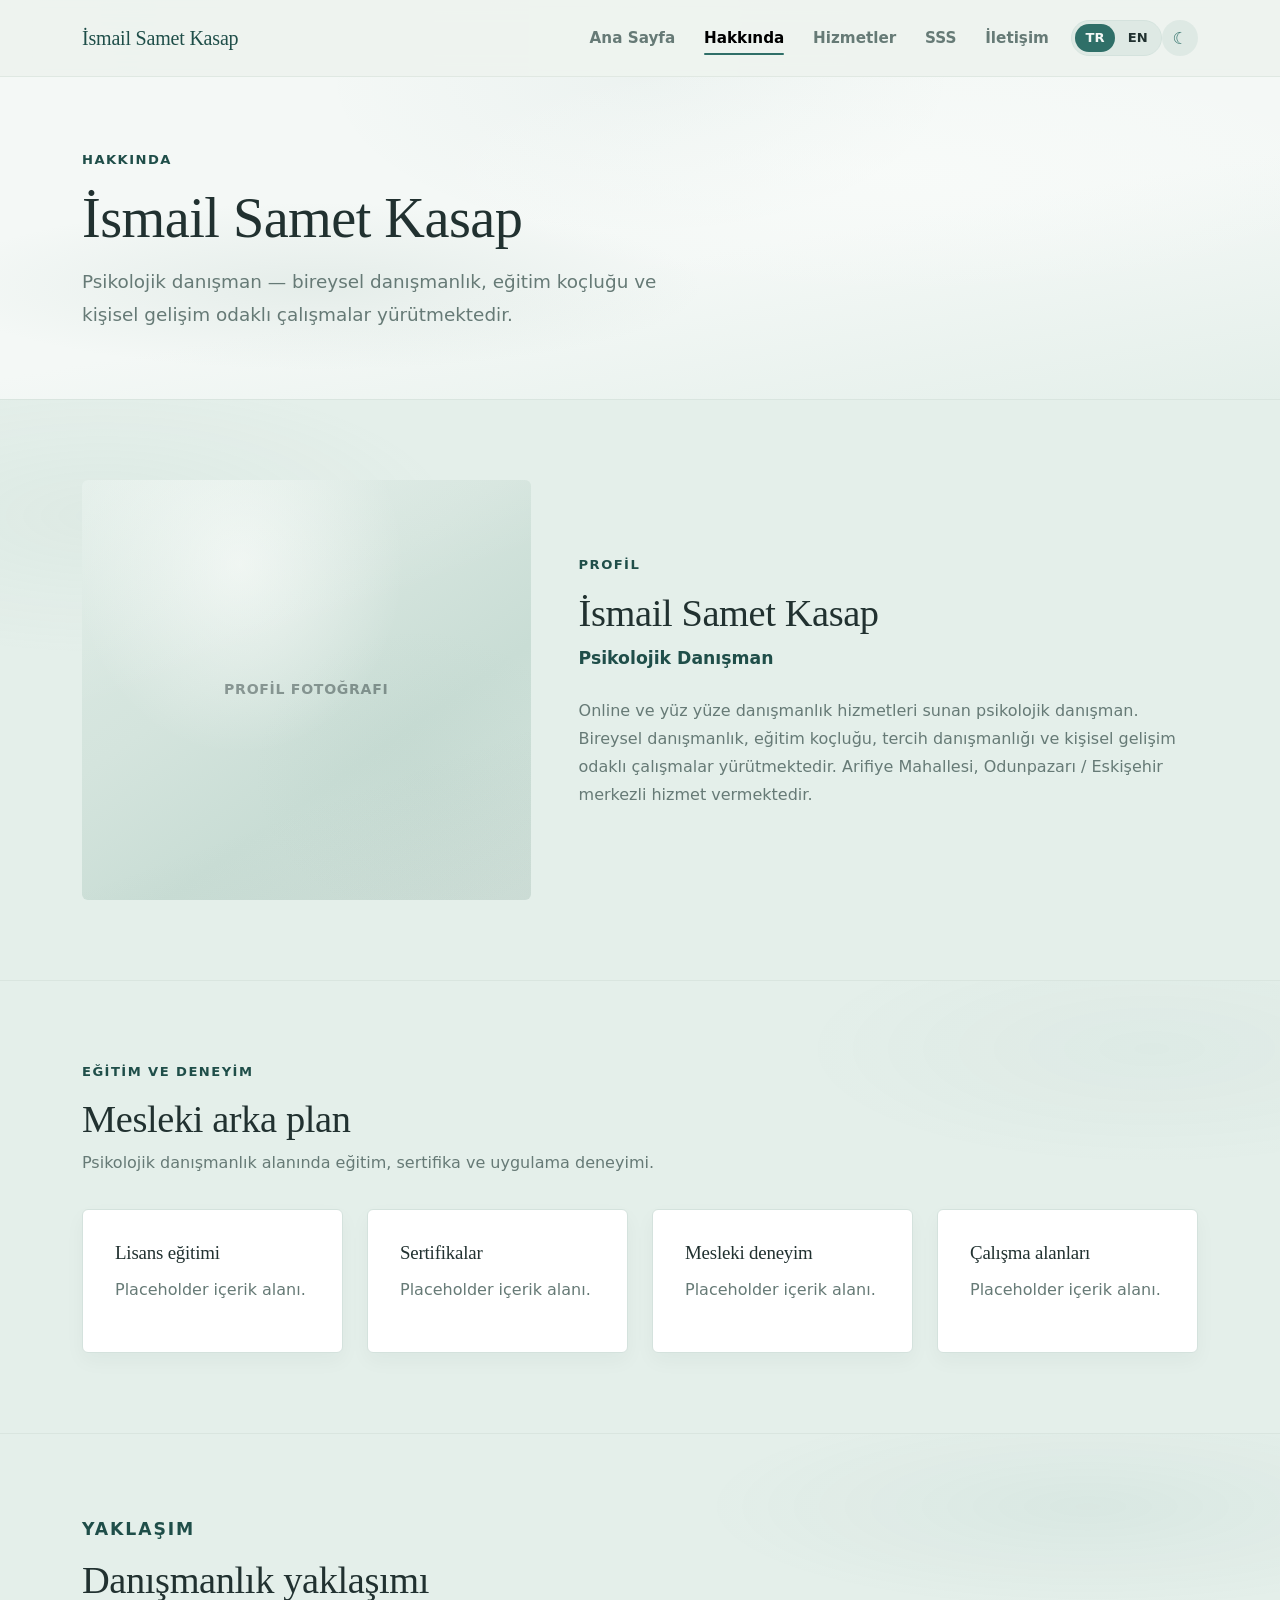
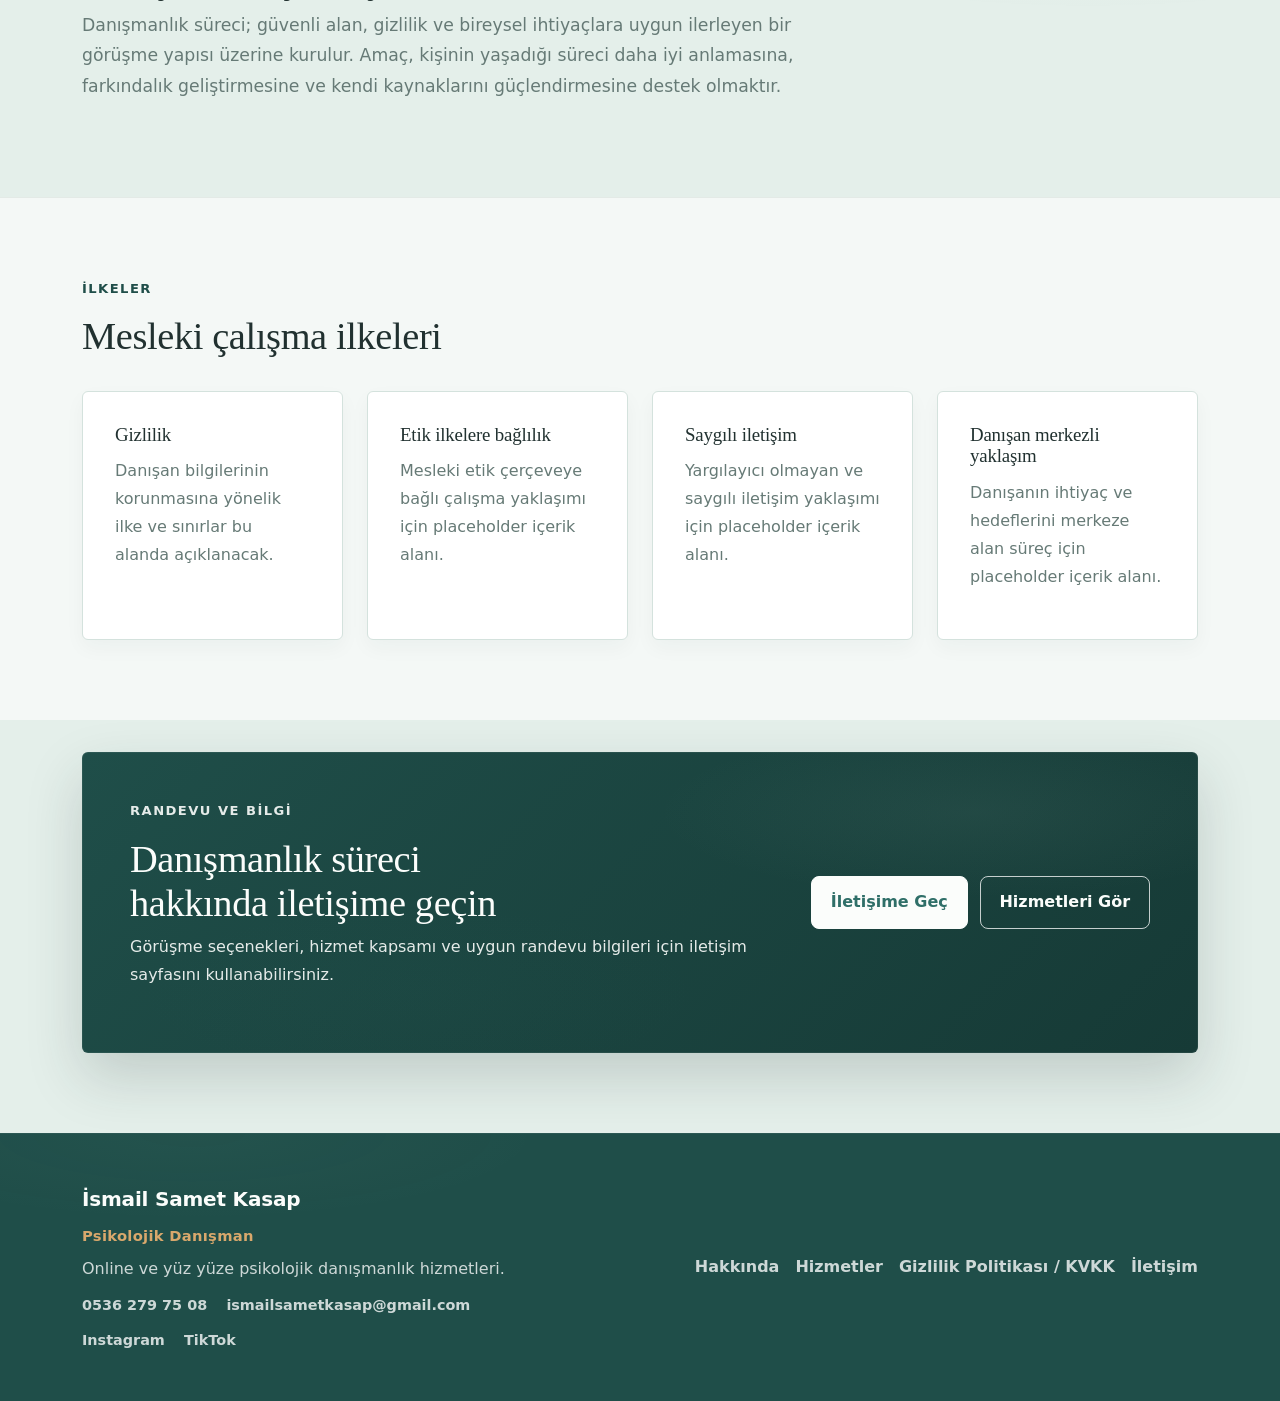
==== commit dc3aadbc: "Add bilingual language switcher" ====
--- a/about.html
+++ b/about.html
@@ -26,12 +26,16 @@
           </button>
           <div class="collapse navbar-collapse" id="primaryNav">
             <ul class="navbar-nav ms-auto">
-              <li class="nav-item"><a class="nav-link" href="index.html">Ana Sayfa</a></li>
-              <li class="nav-item"><a class="nav-link" href="about.html">Hakkında</a></li>
-              <li class="nav-item"><a class="nav-link" href="services.html">Hizmetler</a></li>
-              <li class="nav-item"><a class="nav-link" href="faq.html">SSS</a></li>
-              <li class="nav-item"><a class="nav-link" href="contact.html">İletişim</a></li>
+              <li class="nav-item"><a class="nav-link" href="index.html" data-i18n="nav.home">Ana Sayfa</a></li>
+              <li class="nav-item"><a class="nav-link" href="about.html" data-i18n="nav.about">Hakkında</a></li>
+              <li class="nav-item"><a class="nav-link" href="services.html" data-i18n="nav.services">Hizmetler</a></li>
+              <li class="nav-item"><a class="nav-link" href="faq.html" data-i18n="nav.faq">SSS</a></li>
+              <li class="nav-item"><a class="nav-link" href="contact.html" data-i18n="nav.contact">İletişim</a></li>
             </ul>
+            <div class="language-switcher" aria-label="Dil seçimi">
+              <button class="language-switcher__button is-active" type="button" data-lang-switch="tr" aria-pressed="true">TR</button>
+              <button class="language-switcher__button" type="button" data-lang-switch="en" aria-pressed="false">EN</button>
+            </div>
             <button class="theme-toggle" type="button" aria-label="Koyu modu aç" aria-pressed="false">
               <span class="theme-toggle__icon" aria-hidden="true">☾</span>
             </button>
@@ -43,9 +47,9 @@
     <main>
       <section class="page-hero about-hero">
         <div class="container">
-              <p class="section-kicker">Hakkında</p>
-              <h1>İsmail Samet Kasap</h1>
-              <p class="lead-text">Psikolojik danışman — bireysel danışmanlık, eğitim koçluğu ve kişisel gelişim odaklı çalışmalar yürütmektedir.</p>
+              <p class="section-kicker" data-i18n="aboutHero.kicker">Hakkında</p>
+              <h1 data-i18n="aboutHero.title">İsmail Samet Kasap</h1>
+              <p class="lead-text" data-i18n="aboutHero.description">Psikolojik danışman — bireysel danışmanlık, eğitim koçluğu ve kişisel gelişim odaklı çalışmalar yürütmektedir.</p>
         </div>
       </section>
 
@@ -53,13 +57,13 @@
         <div class="container">
           <div class="profile-layout">
             <div class="profile-image-placeholder" data-reveal role="img" aria-label="Danışman profil fotoğrafı daha sonra eklenecek.">
-              <span>Profil Fotoğrafı</span>
+              <span data-i18n="aboutProfile.imagePlaceholder">Profil Fotoğrafı</span>
             </div>
             <div class="profile-summary" data-reveal data-reveal-delay="100">
-              <p class="section-kicker">Profil</p>
-              <h2 id="profile-overview-title">İsmail Samet Kasap</h2>
-              <p class="profile-role">Psikolojik Danışman</p>
-              <p>Online ve yüz yüze danışmanlık hizmetleri sunan psikolojik danışman. Bireysel danışmanlık, eğitim koçluğu, tercih danışmanlığı ve kişisel gelişim odaklı çalışmalar yürütmektedir. Arifiye Mahallesi, Odunpazarı / Eskişehir merkezli hizmet vermektedir.</p>
+              <p class="section-kicker" data-i18n="aboutProfile.kicker">Profil</p>
+              <h2 id="profile-overview-title" data-i18n="aboutProfile.title">İsmail Samet Kasap</h2>
+              <p class="profile-role" data-i18n="aboutProfile.role">Psikolojik Danışman</p>
+              <p data-i18n="aboutProfile.description">Online ve yüz yüze danışmanlık hizmetleri sunan psikolojik danışman. Bireysel danışmanlık, eğitim koçluğu, tercih danışmanlığı ve kişisel gelişim odaklı çalışmalar yürütmektedir. Arifiye Mahallesi, Odunpazarı / Eskişehir merkezli hizmet vermektedir.</p>
             </div>
           </div>
         </div>
@@ -68,26 +72,26 @@
       <section class="content-section education-section" aria-labelledby="education-title">
         <div class="container">
           <div class="section-heading" data-reveal>
-            <p class="section-kicker">Eğitim ve Deneyim</p>
-            <h2 id="education-title">Mesleki arka plan</h2>
-            <p>Psikolojik danışmanlık alanında eğitim, sertifika ve uygulama deneyimi.</p>
+            <p class="section-kicker" data-i18n="aboutEdu.kicker">Eğitim ve Deneyim</p>
+            <h2 id="education-title" data-i18n="aboutEdu.title">Mesleki arka plan</h2>
+            <p data-i18n="aboutEdu.description">Psikolojik danışmanlık alanında eğitim, sertifika ve uygulama deneyimi.</p>
           </div>
           <div class="card-grid education-grid">
             <article class="detail-card" data-reveal data-reveal-delay="100">
-              <h3>Lisans eğitimi</h3>
-              <p>Placeholder içerik alanı.</p>
+              <h3 data-i18n="aboutEdu.card1Title">Lisans eğitimi</h3>
+              <p data-i18n="aboutEdu.card1Desc">Placeholder içerik alanı.</p>
             </article>
             <article class="detail-card" data-reveal data-reveal-delay="200">
-              <h3>Sertifikalar</h3>
-              <p>Placeholder içerik alanı.</p>
+              <h3 data-i18n="aboutEdu.card2Title">Sertifikalar</h3>
+              <p data-i18n="aboutEdu.card2Desc">Placeholder içerik alanı.</p>
             </article>
             <article class="detail-card" data-reveal data-reveal-delay="300">
-              <h3>Mesleki deneyim</h3>
-              <p>Placeholder içerik alanı.</p>
+              <h3 data-i18n="aboutEdu.card3Title">Mesleki deneyim</h3>
+              <p data-i18n="aboutEdu.card3Desc">Placeholder içerik alanı.</p>
             </article>
             <article class="detail-card" data-reveal data-reveal-delay="400">
-              <h3>Çalışma alanları</h3>
-              <p>Placeholder içerik alanı.</p>
+              <h3 data-i18n="aboutEdu.card4Title">Çalışma alanları</h3>
+              <p data-i18n="aboutEdu.card4Desc">Placeholder içerik alanı.</p>
             </article>
           </div>
         </div>
@@ -96,9 +100,9 @@
       <section class="content-section approach-section" aria-labelledby="approach-title">
         <div class="container">
           <div class="wide-copy" data-reveal>
-            <p class="section-kicker">Yaklaşım</p>
-            <h2 id="approach-title">Danışmanlık yaklaşımı</h2>
-            <p>Danışmanlık süreci; güvenli alan, gizlilik ve bireysel ihtiyaçlara uygun ilerleyen bir görüşme yapısı üzerine kurulur. Amaç, kişinin yaşadığı süreci daha iyi anlamasına, farkındalık geliştirmesine ve kendi kaynaklarını güçlendirmesine destek olmaktır.</p>
+            <p class="section-kicker" data-i18n="aboutApproach.kicker">Yaklaşım</p>
+            <h2 id="approach-title" data-i18n="aboutApproach.title">Danışmanlık yaklaşımı</h2>
+            <p data-i18n="aboutApproach.description">Danışmanlık süreci; güvenli alan, gizlilik ve bireysel ihtiyaçlara uygun ilerleyen bir görüşme yapısı üzerine kurulur. Amaç, kişinin yaşadığı süreci daha iyi anlamasına, farkındalık geliştirmesine ve kendi kaynaklarını güçlendirmesine destek olmaktır.</p>
           </div>
         </div>
       </section>
@@ -106,25 +110,25 @@
       <section class="content-section principles-section" aria-labelledby="principles-title">
         <div class="container">
           <div class="section-heading" data-reveal>
-            <p class="section-kicker">İlkeler</p>
-            <h2 id="principles-title">Mesleki çalışma ilkeleri</h2>
+            <p class="section-kicker" data-i18n="aboutPrinciples.kicker">İlkeler</p>
+            <h2 id="principles-title" data-i18n="aboutPrinciples.title">Mesleki çalışma ilkeleri</h2>
           </div>
           <div class="card-grid principles-grid">
             <article class="principle-card" data-reveal data-reveal-delay="100">
-              <h3>Gizlilik</h3>
-              <p>Danışan bilgilerinin korunmasına yönelik ilke ve sınırlar bu alanda açıklanacak.</p>
+              <h3 data-i18n="aboutPrinciples.card1Title">Gizlilik</h3>
+              <p data-i18n="aboutPrinciples.card1Desc">Danışan bilgilerinin korunmasına yönelik ilke ve sınırlar bu alanda açıklanacak.</p>
             </article>
             <article class="principle-card" data-reveal data-reveal-delay="200">
-              <h3>Etik ilkelere bağlılık</h3>
-              <p>Mesleki etik çerçeveye bağlı çalışma yaklaşımı için placeholder içerik alanı.</p>
+              <h3 data-i18n="aboutPrinciples.card2Title">Etik ilkelere bağlılık</h3>
+              <p data-i18n="aboutPrinciples.card2Desc">Mesleki etik çerçeveye bağlı çalışma yaklaşımı için placeholder içerik alanı.</p>
             </article>
             <article class="principle-card" data-reveal data-reveal-delay="300">
-              <h3>Saygılı iletişim</h3>
-              <p>Yargılayıcı olmayan ve saygılı iletişim yaklaşımı için placeholder içerik alanı.</p>
+              <h3 data-i18n="aboutPrinciples.card3Title">Saygılı iletişim</h3>
+              <p data-i18n="aboutPrinciples.card3Desc">Yargılayıcı olmayan ve saygılı iletişim yaklaşımı için placeholder içerik alanı.</p>
             </article>
             <article class="principle-card" data-reveal data-reveal-delay="400">
-              <h3>Danışan merkezli yaklaşım</h3>
-              <p>Danışanın ihtiyaç ve hedeflerini merkeze alan süreç için placeholder içerik alanı.</p>
+              <h3 data-i18n="aboutPrinciples.card4Title">Danışan merkezli yaklaşım</h3>
+              <p data-i18n="aboutPrinciples.card4Desc">Danışanın ihtiyaç ve hedeflerini merkeze alan süreç için placeholder içerik alanı.</p>
             </article>
           </div>
         </div>
@@ -134,13 +138,13 @@
         <div class="container">
           <div class="cta-panel">
             <div data-reveal>
-              <p class="section-kicker">Randevu ve bilgi</p>
-              <h2 id="about-cta-title">Danışmanlık süreci hakkında iletişime geçin</h2>
-              <p>Görüşme seçenekleri, hizmet kapsamı ve uygun randevu bilgileri için iletişim sayfasını kullanabilirsiniz.</p>
+              <p class="section-kicker" data-i18n="aboutCta.kicker">Randevu ve bilgi</p>
+              <h2 id="about-cta-title" data-i18n="aboutCta.title">Danışmanlık süreci hakkında iletişime geçin</h2>
+              <p data-i18n="aboutCta.description">Görüşme seçenekleri, hizmet kapsamı ve uygun randevu bilgileri için iletişim sayfasını kullanabilirsiniz.</p>
             </div>
             <div class="cta-actions" data-reveal data-reveal-delay="100">
-              <a class="btn btn-primary" href="contact.html">İletişime Geç</a>
-              <a class="btn btn-outline-light" href="services.html">Hizmetleri Gör</a>
+              <a class="btn btn-primary" href="contact.html" data-i18n="aboutCta.button1">İletişime Geç</a>
+              <a class="btn btn-outline-light" href="services.html" data-i18n="aboutCta.button2">Hizmetleri Gör</a>
             </div>
           </div>
         </div>
@@ -152,8 +156,8 @@
         <div class="footer-grid">
           <div>
             <a class="footer-brand" href="index.html">İsmail Samet Kasap</a>
-            <p class="footer-title">Psikolojik Danışman</p>
-            <p>Online ve yüz yüze psikolojik danışmanlık hizmetleri.</p>
+            <p class="footer-title" data-i18n="footer.title">Psikolojik Danışman</p>
+            <p data-i18n="footer.tagline">Online ve yüz yüze psikolojik danışmanlık hizmetleri.</p>
             <div class="footer-contact">
               <a href="tel:+905362797508">0536 279 75 08</a>
               <a href="mailto:ismailsametkasap@gmail.com">ismailsametkasap@gmail.com</a>
@@ -164,10 +168,10 @@
             </div>
           </div>
           <nav aria-label="Alt menü">
-            <a href="about.html">Hakkında</a>
-            <a href="services.html">Hizmetler</a>
-            <a href="privacy.html">Gizlilik Politikası / KVKK</a>
-            <a href="contact.html">İletişim</a>
+            <a href="about.html" data-i18n="footer.about">Hakkında</a>
+            <a href="services.html" data-i18n="footer.services">Hizmetler</a>
+            <a href="privacy.html" data-i18n="footer.privacy">Gizlilik Politikası / KVKK</a>
+            <a href="contact.html" data-i18n="footer.contact">İletişim</a>
           </nav>
         </div>
       </div>
--- a/css/style.css
+++ b/css/style.css
@@ -1595,4 +1595,69 @@
 
 html:root[data-theme="dark"] .content-block h3 {
   color: #14302C;
+}
+
+/* =========================
+   LANGUAGE SWITCHER
+   ========================= */
+
+.language-switcher {
+  display: inline-flex;
+  align-items: center;
+  gap: 0.15rem;
+  padding: 0.18rem;
+  border: 1px solid var(--color-border);
+  border-radius: 999px;
+  background: rgba(47, 111, 104, 0.08);
+  overflow: hidden;
+  margin-left: 0.5rem;
+}
+
+.language-switcher__button {
+  min-width: 2.25rem;
+  min-height: 1.75rem;
+  padding: 0.35rem 0.65rem;
+  border: 0;
+  border-radius: 999px;
+  background: transparent;
+  color: var(--color-text-muted);
+  font-family: var(--font-ui);
+  font-size: 0.82rem;
+  font-weight: 700;
+  line-height: 1;
+  cursor: pointer;
+  transition: background-color 180ms ease, color 180ms ease, transform 180ms ease;
+}
+
+.language-switcher__button.is-active {
+  border-radius: 999px;
+  background: var(--color-primary);
+  color: var(--color-background);
+}
+
+.language-switcher__button:hover {
+  color: var(--color-primary);
+}
+
+.language-switcher__button:focus-visible {
+  outline: 3px solid rgba(47, 111, 104, 0.28);
+  outline-offset: 2px;
+}
+
+:root[data-theme="dark"] .language-switcher {
+  background: rgba(158, 216, 207, 0.1);
+  border-color: rgba(244, 250, 248, 0.22);
+}
+
+:root[data-theme="dark"] .language-switcher__button {
+  color: var(--color-text-muted);
+}
+
+:root[data-theme="dark"] .language-switcher__button.is-active {
+  background: var(--color-primary);
+  color: #0F1F1D;
+}
+
+:root[data-theme="dark"] .language-switcher__button:hover {
+  color: var(--color-primary);
 }
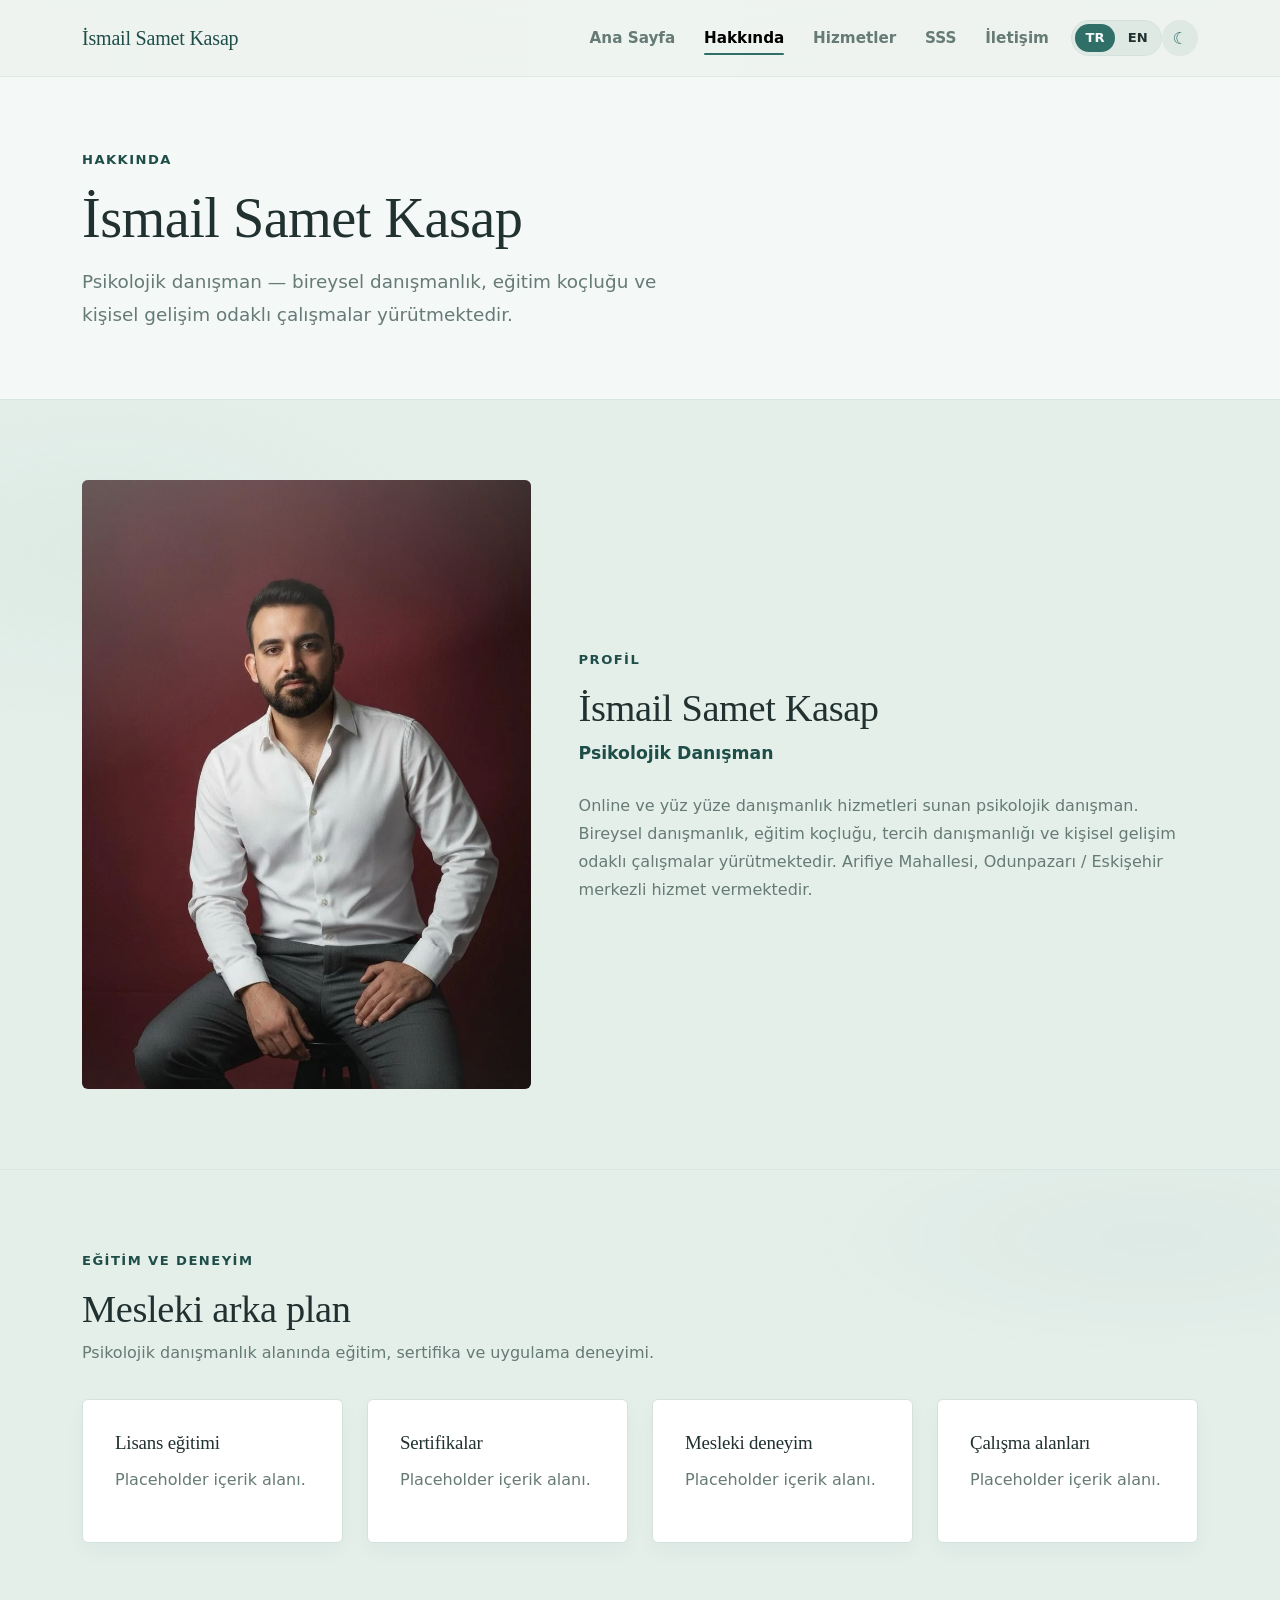
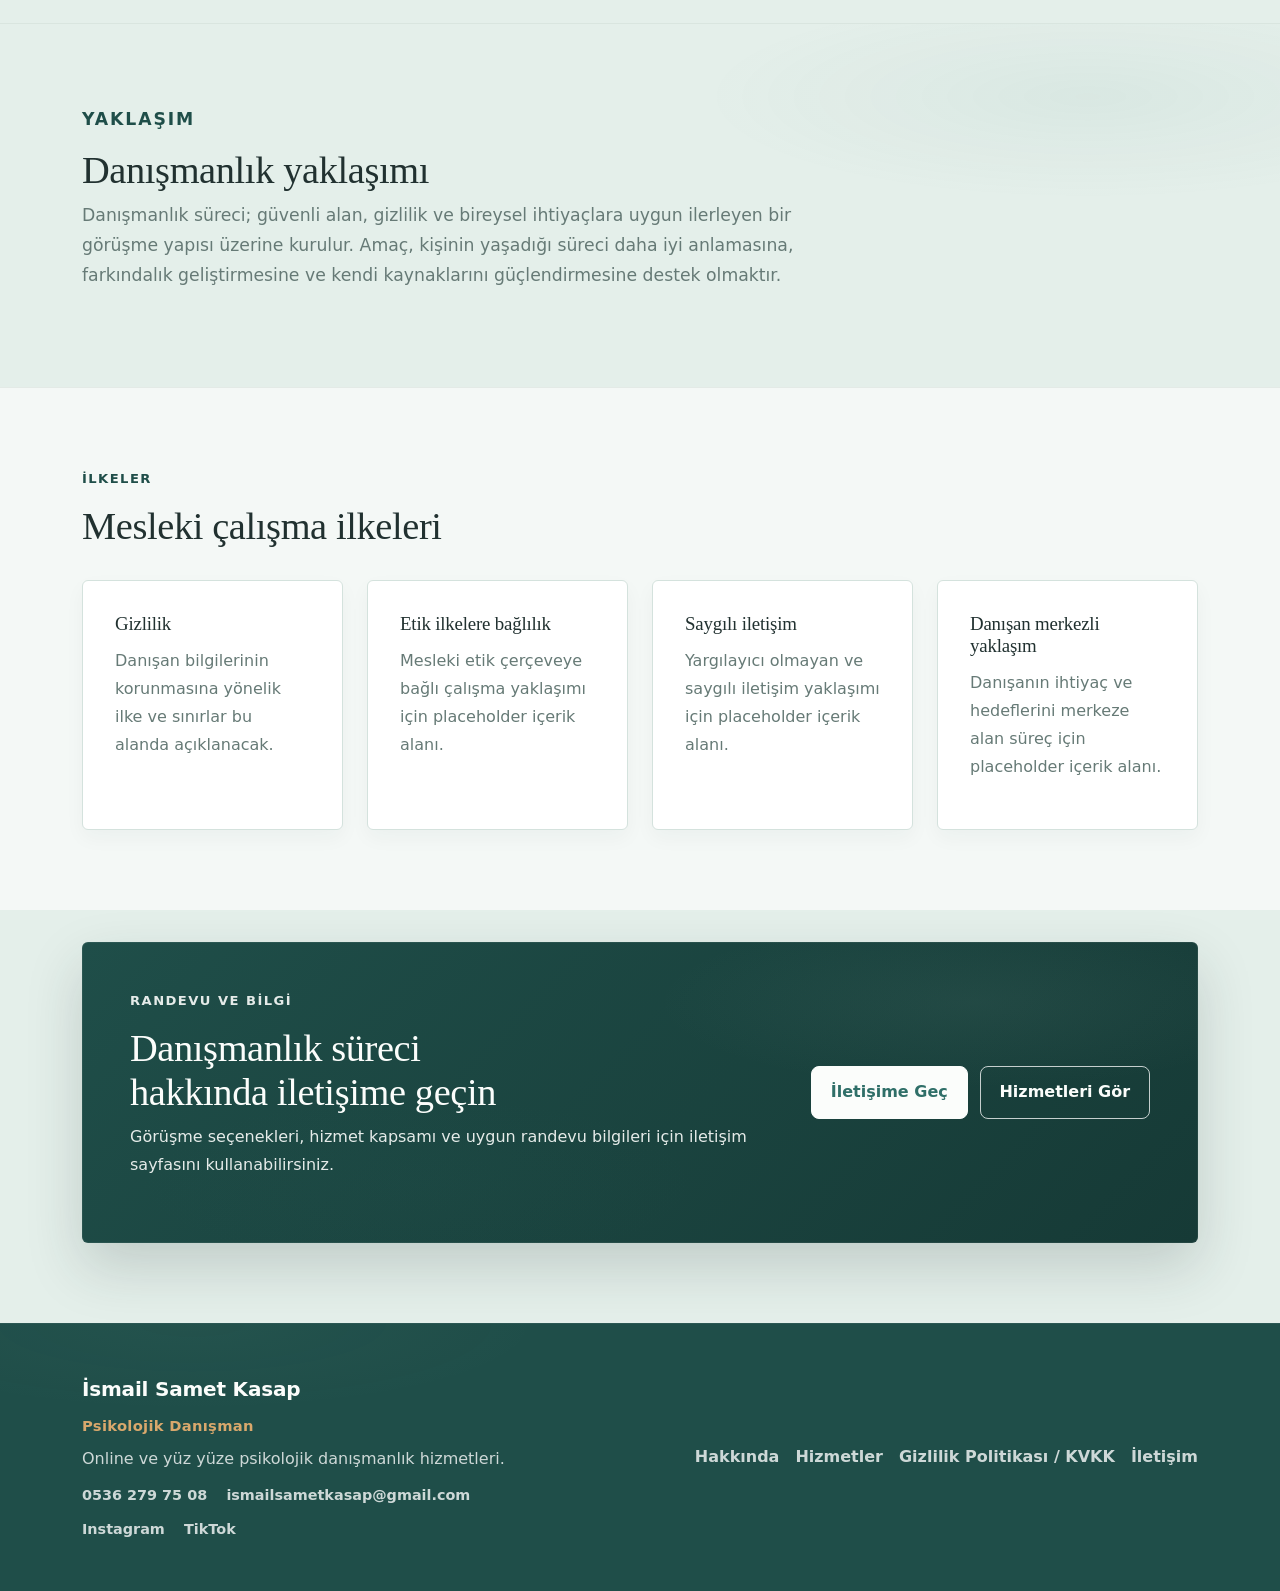
==== commit 5506dfd9: "Add profile photos and update favicon" ====
--- a/about.html
+++ b/about.html
@@ -3,8 +3,8 @@
   <head>
     <meta charset="utf-8">
     <meta name="viewport" content="width=device-width, initial-scale=1">
-    <link rel="icon" href="assets/favicon.svg" type="image/svg+xml">
-    <link rel="shortcut icon" href="assets/favicon.ico">
+    <link rel="icon" type="image/png" href="assets/favicon.png">
+    <link rel="apple-touch-icon" href="assets/apple-touch-icon.png">
     <meta name="description" content="Psikolojik danışman İsmail Samet Kasap hakkında — eğitim, deneyim ve çalışma alanları.">
     <meta property="og:title" content="Hakkında | İsmail Samet Kasap">
     <meta property="og:description" content="Psikolojik danışman İsmail Samet Kasap hakkında — eğitim, deneyim ve çalışma alanları.">
@@ -56,8 +56,8 @@
       <section class="content-section profile-overview" aria-labelledby="profile-overview-title">
         <div class="container">
           <div class="profile-layout">
-            <div class="profile-image-placeholder" data-reveal role="img" aria-label="Danışman profil fotoğrafı daha sonra eklenecek.">
-              <span data-i18n="aboutProfile.imagePlaceholder">Profil Fotoğrafı</span>
+            <div class="profile-image-placeholder" data-reveal>
+              <img src="assets/images/ismail-samet-kasap-profile.webp" alt="İsmail Samet Kasap profil fotoğrafı" loading="lazy" width="832" height="1131" style="display:block;width:100%;height:100%;object-fit:cover;object-position:center top;align-self:stretch;justify-self:stretch;">
             </div>
             <div class="profile-summary" data-reveal data-reveal-delay="100">
               <p class="section-kicker" data-i18n="aboutProfile.kicker">Profil</p>
--- a/css/style.css
+++ b/css/style.css
@@ -222,25 +222,11 @@
   position: relative;
   isolation: isolate;
   overflow: hidden;
-  background:
-    linear-gradient(170deg, var(--color-ivory) 0%, var(--color-surface-warm) 55%, var(--color-sage-soft) 100%);
+  background: var(--color-ivory);
 }
 
 .page-hero {
   padding-block: 4.5rem 3.25rem;
-}
-
-.hero-section::before,
-.page-hero::before {
-  position: absolute;
-  inset: 0;
-  z-index: -1;
-  background:
-    radial-gradient(ellipse at 70% 30%, rgba(251, 253, 251, 0.5), transparent 30rem),
-    radial-gradient(ellipse at 25% 65%, rgba(143, 175, 163, 0.15), transparent 24rem),
-    radial-gradient(ellipse at 50% 0%, rgba(47, 111, 104, 0.04), transparent 20rem);
-  content: "";
-  pointer-events: none;
 }
 
 .hero-section {
@@ -505,32 +491,8 @@
   overflow: hidden;
   border: 0;
   border-radius: 10px;
-  background:
-    radial-gradient(ellipse at 30% 20%, rgba(251, 253, 251, 0.85), transparent 50%),
-    radial-gradient(ellipse at 70% 75%, rgba(143, 175, 163, 0.12), transparent 40%),
-    linear-gradient(150deg, #D4E8E2 0%, #C5DDD5 40%, #B8D0C8 70%, #C5DDD5 100%);
+  background: linear-gradient(150deg, #D4E8E2 0%, #C5DDD5 40%, #B8D0C8 70%, #C5DDD5 100%);
   box-shadow: 0 18px 48px rgba(33, 49, 48, 0.06), 0 2px 6px rgba(33, 49, 48, 0.03);
-}
-
-.hero-visual-card::after {
-  position: absolute;
-  inset: 0;
-  background:
-    linear-gradient(165deg, rgba(251, 253, 251, 0.25) 0%, transparent 30%, transparent 70%, rgba(102, 122, 118, 0.08) 100%);
-  content: "";
-  pointer-events: none;
-}
-
-.hero-visual-card::before {
-  position: absolute;
-  top: 0;
-  right: 0;
-  width: 35%;
-  height: 100%;
-  background:
-    linear-gradient(170deg, rgba(251, 253, 251, 0.2), transparent 60%);
-  content: "";
-  pointer-events: none;
 }
 
 .image-placeholder,
@@ -1331,14 +1293,11 @@
 
 :root[data-theme="dark"] .hero-section,
 :root[data-theme="dark"] .page-hero {
-  background: linear-gradient(170deg, #0F1F1D 0%, #142421 55%, #1B3430 100%);
+  background: var(--color-background);
 }
 
 :root[data-theme="dark"] .hero-visual-card {
-  background:
-    radial-gradient(ellipse at 30% 20%, rgba(234, 242, 238, 0.85), transparent 50%),
-    radial-gradient(ellipse at 70% 75%, rgba(158, 216, 207, 0.05), transparent 40%),
-    linear-gradient(150deg, #DDEBE5 0%, #EAF2EE 40%, #DDEBE5 70%, #EAF2EE 100%);
+  background: linear-gradient(150deg, #DDEBE5 0%, #EAF2EE 40%, #DDEBE5 70%, #EAF2EE 100%);
 }
 
 :root[data-theme="dark"] .image-placeholder,
--- a/css/responsive.css
+++ b/css/responsive.css
@@ -183,3 +183,39 @@
     min-height: 260px;
   }
 }
+
+/* =========================
+   MOBILE DARK MODE HERO REFINEMENT
+   Overrides all previous hero/page-hero rules at ≤768px in dark mode.
+   Uses actual HTML selectors: .hero-section (home), .page-hero (inner pages).
+   ========================= */
+
+@media (max-width: 768px) {
+  :root[data-theme="dark"] .hero-section,
+  :root[data-theme="dark"] .page-hero {
+    background: linear-gradient(180deg, #0F1F1D 0%, #14302C 100%) !important;
+    padding-top: 3rem !important;
+    padding-bottom: 3rem !important;
+  }
+
+  :root[data-theme="dark"] .hero-section::before,
+  :root[data-theme="dark"] .page-hero::before {
+    display: none !important;
+  }
+
+  :root[data-theme="dark"] .hero-section h1,
+  :root[data-theme="dark"] .page-hero h1 {
+    color: #F4FAF8 !important;
+  }
+
+  :root[data-theme="dark"] .hero-section .lead-text,
+  :root[data-theme="dark"] .hero-copy .lead-text,
+  :root[data-theme="dark"] .page-hero .lead-text {
+    color: #D6E9E3 !important;
+    opacity: 1 !important;
+  }
+
+  :root[data-theme="dark"] .hero-visual-card {
+    min-height: 220px !important;
+  }
+}
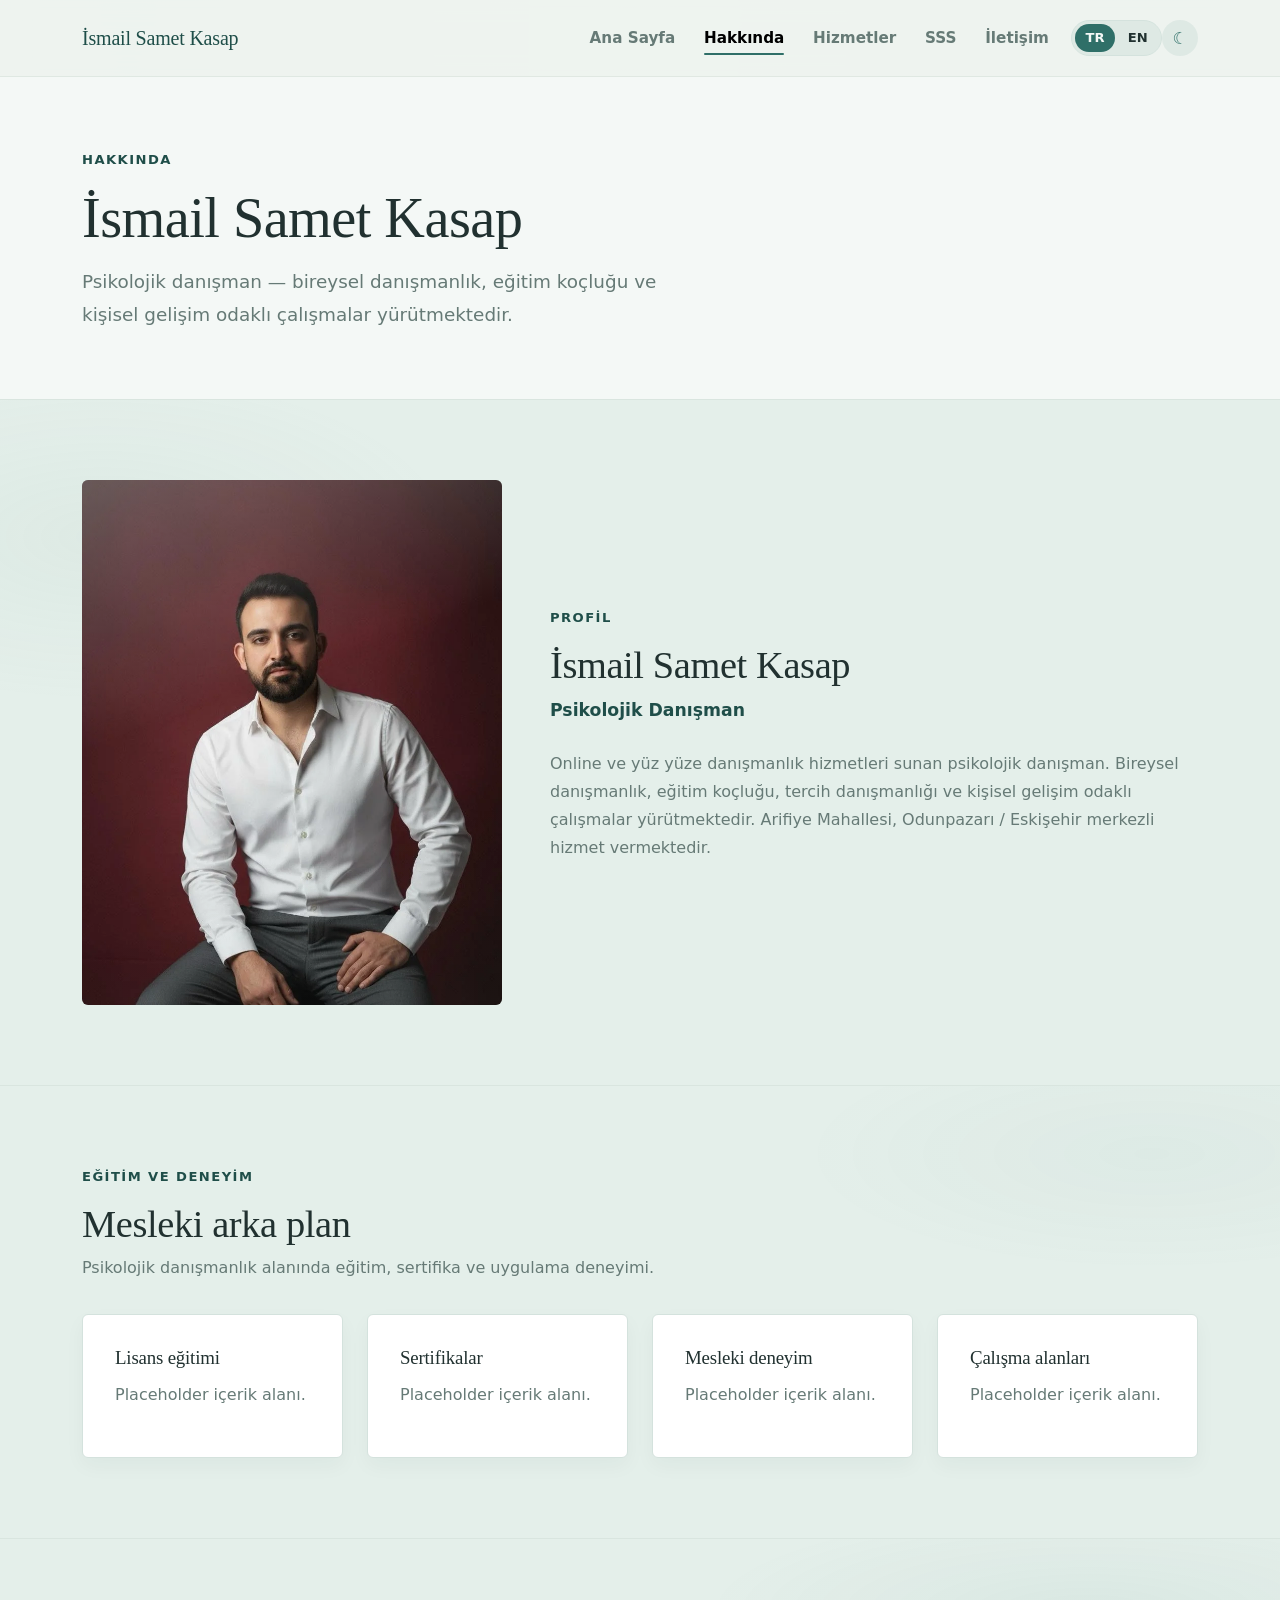
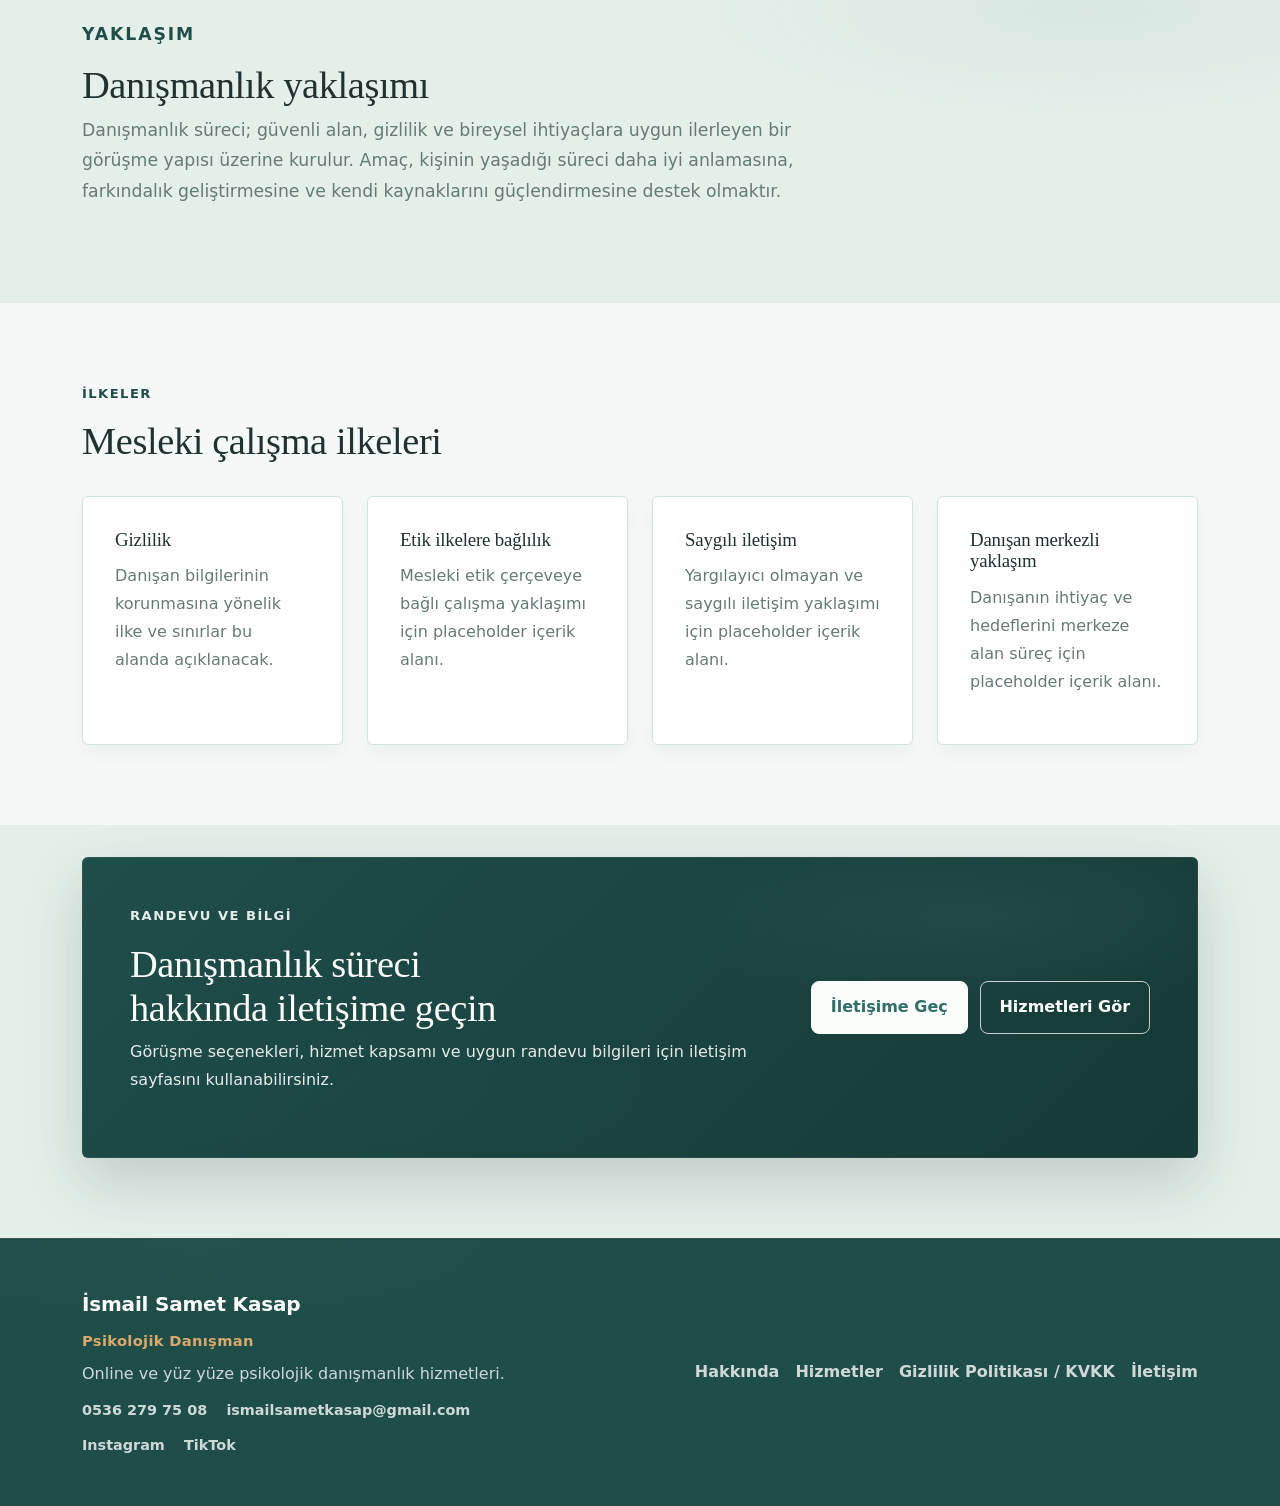
==== commit e681e29f: "Refine profile photo layout" ====
--- a/about.html
+++ b/about.html
@@ -57,7 +57,7 @@
         <div class="container">
           <div class="profile-layout">
             <div class="profile-image-placeholder" data-reveal>
-              <img src="assets/images/ismail-samet-kasap-profile.webp" alt="İsmail Samet Kasap profil fotoğrafı" loading="lazy" width="832" height="1131" style="display:block;width:100%;height:100%;object-fit:cover;object-position:center top;align-self:stretch;justify-self:stretch;">
+              <img src="assets/images/ismail-samet-kasap-profile.webp" alt="İsmail Samet Kasap profil fotoğrafı" loading="lazy" width="832" height="1131">
             </div>
             <div class="profile-summary" data-reveal data-reveal-delay="100">
               <p class="section-kicker" data-i18n="aboutProfile.kicker">Profil</p>
--- a/css/style.css
+++ b/css/style.css
@@ -487,12 +487,21 @@
 
 .hero-visual-card {
   position: relative;
-  min-height: 440px;
+  aspect-ratio: 4 / 5;
+  max-height: 560px;
   overflow: hidden;
   border: 0;
   border-radius: 10px;
   background: linear-gradient(150deg, #D4E8E2 0%, #C5DDD5 40%, #B8D0C8 70%, #C5DDD5 100%);
   box-shadow: 0 18px 48px rgba(33, 49, 48, 0.06), 0 2px 6px rgba(33, 49, 48, 0.03);
+}
+
+.hero-visual-card img {
+  width: 100%;
+  height: 100%;
+  object-fit: cover;
+  object-position: center 28%;
+  display: block;
 }
 
 .image-placeholder,
@@ -539,12 +548,22 @@
 }
 
 .small-image-placeholder {
-  min-height: 260px;
+  width: 100%;
+  max-width: 420px;
+  aspect-ratio: 4 / 5;
+}
+
+.small-image-placeholder img {
+  width: 100%;
+  height: 100%;
+  object-fit: cover;
+  object-position: center top;
+  display: block;
 }
 
 .profile-layout {
   display: grid;
-  grid-template-columns: minmax(260px, 0.42fr) minmax(0, 0.58fr);
+  grid-template-columns: minmax(280px, 420px) 1fr;
   align-items: center;
   gap: var(--space-7);
 }
@@ -552,7 +571,9 @@
 .profile-image-placeholder {
   position: relative;
   display: grid;
-  min-height: 420px;
+  width: 100%;
+  max-width: 420px;
+  aspect-ratio: 4 / 5;
   place-items: center;
   border: 0;
   border-radius: var(--radius-card);
@@ -569,6 +590,14 @@
   text-transform: uppercase;
 }
 
+.profile-image-placeholder img {
+  width: 100%;
+  height: 100%;
+  object-fit: cover;
+  object-position: center top;
+  display: block;
+}
+
 .profile-summary {
   max-width: 720px;
 }
@@ -582,7 +611,7 @@
 
 .split-layout {
   display: grid;
-  grid-template-columns: minmax(220px, 0.38fr) minmax(0, 0.62fr);
+  grid-template-columns: minmax(280px, 420px) 1fr;
   align-items: center;
   gap: var(--space-8);
 }
--- a/css/responsive.css
+++ b/css/responsive.css
@@ -49,7 +49,7 @@
   }
 
   .hero-visual-card {
-    min-height: 360px;
+    max-height: 420px;
   }
 
   .image-placeholder {
@@ -110,10 +110,6 @@
 
   .form-grid {
     grid-template-columns: 1fr;
-  }
-
-  .small-image-placeholder {
-    min-height: 220px;
   }
 
   .cta-panel {
@@ -167,16 +163,14 @@
     font-size: 1.1rem;
   }
 
-  .hero-visual-card {
-    min-height: 280px;
-  }
-
   .image-placeholder {
     min-height: 280px;
   }
 
+  .small-image-placeholder,
   .profile-image-placeholder {
-    min-height: 300px;
+    max-width: 100%;
+    max-height: 420px;
   }
 
   .map-placeholder {
@@ -216,6 +210,6 @@
   }
 
   :root[data-theme="dark"] .hero-visual-card {
-    min-height: 220px !important;
-  }
-}
+    max-height: 420px;
+  }
+}
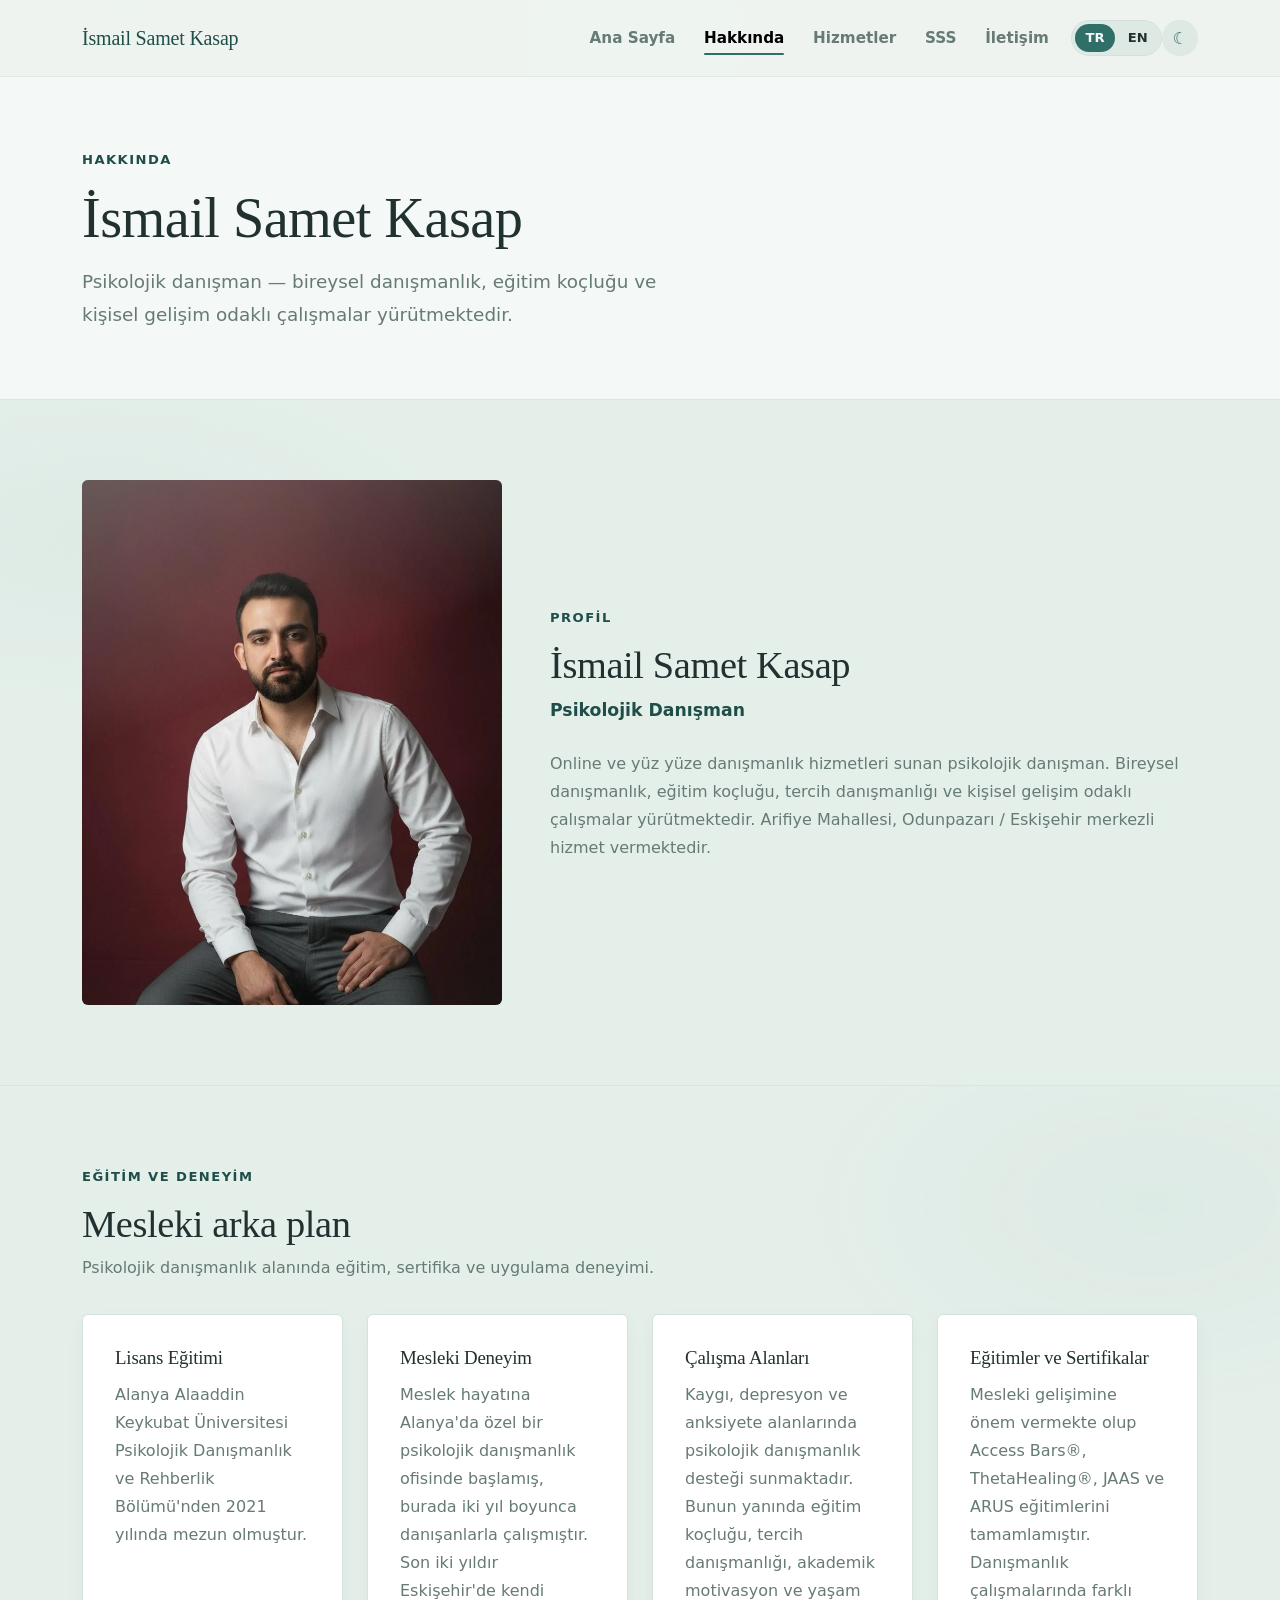
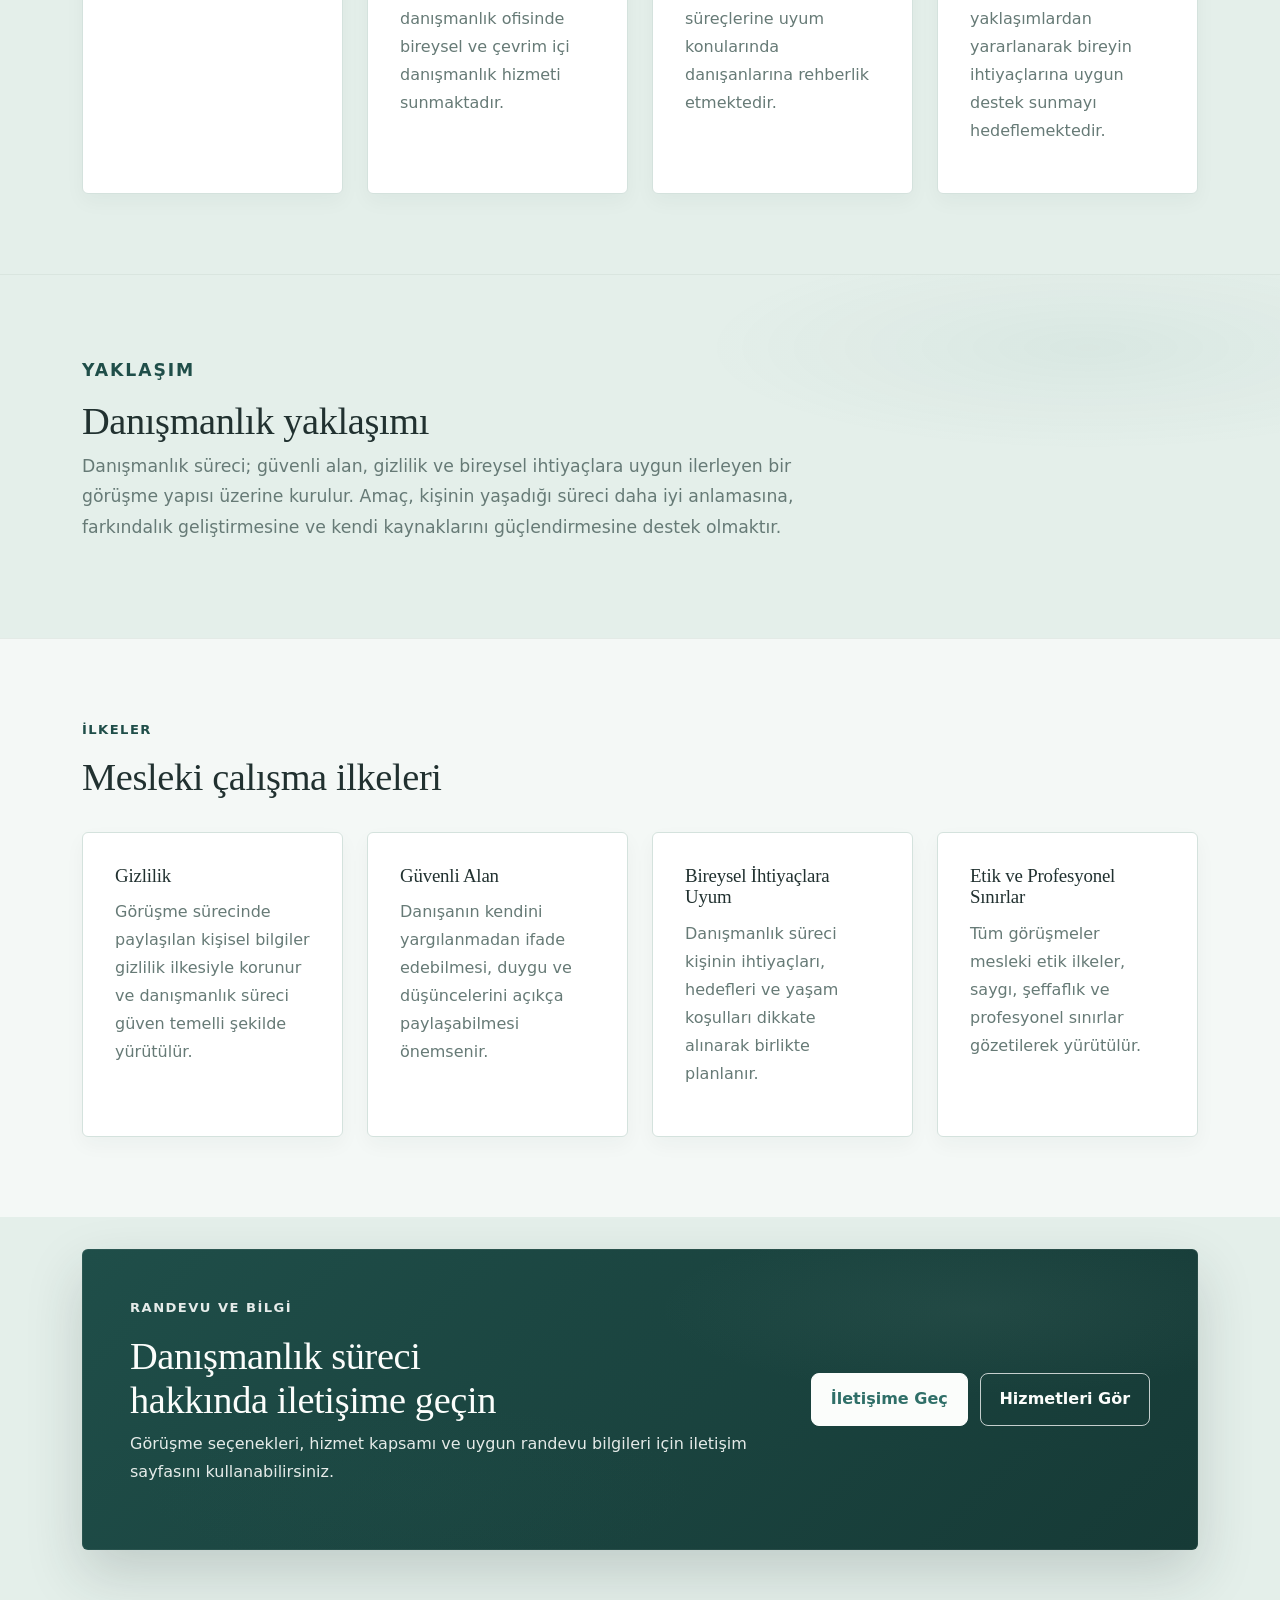
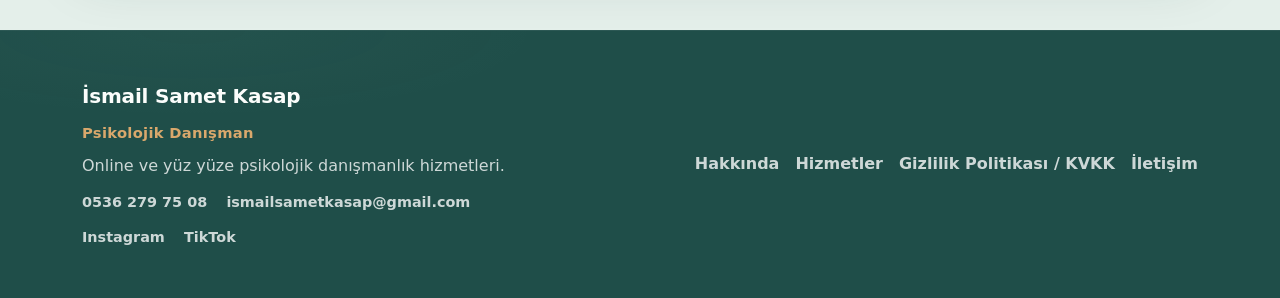
==== commit f59e77fa: "Update about page client details" ====
--- a/about.html
+++ b/about.html
@@ -3,8 +3,8 @@
   <head>
     <meta charset="utf-8">
     <meta name="viewport" content="width=device-width, initial-scale=1">
-    <link rel="icon" type="image/png" href="assets/favicon.png">
-    <link rel="apple-touch-icon" href="assets/apple-touch-icon.png">
+    <link rel="icon" href="assets/favicon.svg" type="image/svg+xml">
+    <link rel="shortcut icon" href="assets/favicon.ico">
     <meta name="description" content="Psikolojik danışman İsmail Samet Kasap hakkında — eğitim, deneyim ve çalışma alanları.">
     <meta property="og:title" content="Hakkında | İsmail Samet Kasap">
     <meta property="og:description" content="Psikolojik danışman İsmail Samet Kasap hakkında — eğitim, deneyim ve çalışma alanları.">
@@ -78,20 +78,20 @@
           </div>
           <div class="card-grid education-grid">
             <article class="detail-card" data-reveal data-reveal-delay="100">
-              <h3 data-i18n="aboutEdu.card1Title">Lisans eğitimi</h3>
-              <p data-i18n="aboutEdu.card1Desc">Placeholder içerik alanı.</p>
+              <h3 data-i18n="aboutEdu.card1Title">Lisans Eğitimi</h3>
+              <p data-i18n="aboutEdu.card1Desc">Alanya Alaaddin Keykubat Üniversitesi Psikolojik Danışmanlık ve Rehberlik Bölümü'nden 2021 yılında mezun olmuştur.</p>
             </article>
             <article class="detail-card" data-reveal data-reveal-delay="200">
-              <h3 data-i18n="aboutEdu.card2Title">Sertifikalar</h3>
-              <p data-i18n="aboutEdu.card2Desc">Placeholder içerik alanı.</p>
+              <h3 data-i18n="aboutEdu.card2Title">Mesleki Deneyim</h3>
+              <p data-i18n="aboutEdu.card2Desc">Meslek hayatına Alanya'da özel bir psikolojik danışmanlık ofisinde başlamış, burada iki yıl boyunca danışanlarla çalışmıştır. Son iki yıldır Eskişehir'de kendi danışmanlık ofisinde bireysel ve çevrim içi danışmanlık hizmeti sunmaktadır.</p>
             </article>
             <article class="detail-card" data-reveal data-reveal-delay="300">
-              <h3 data-i18n="aboutEdu.card3Title">Mesleki deneyim</h3>
-              <p data-i18n="aboutEdu.card3Desc">Placeholder içerik alanı.</p>
+              <h3 data-i18n="aboutEdu.card3Title">Çalışma Alanları</h3>
+              <p data-i18n="aboutEdu.card3Desc">Kaygı, depresyon ve anksiyete alanlarında psikolojik danışmanlık desteği sunmaktadır. Bunun yanında eğitim koçluğu, tercih danışmanlığı, akademik motivasyon ve yaşam süreçlerine uyum konularında danışanlarına rehberlik etmektedir.</p>
             </article>
             <article class="detail-card" data-reveal data-reveal-delay="400">
-              <h3 data-i18n="aboutEdu.card4Title">Çalışma alanları</h3>
-              <p data-i18n="aboutEdu.card4Desc">Placeholder içerik alanı.</p>
+              <h3 data-i18n="aboutEdu.card4Title">Eğitimler ve Sertifikalar</h3>
+              <p data-i18n="aboutEdu.card4Desc">Mesleki gelişimine önem vermekte olup Access Bars®, ThetaHealing®, JAAS ve ARUS eğitimlerini tamamlamıştır. Danışmanlık çalışmalarında farklı yaklaşımlardan yararlanarak bireyin ihtiyaçlarına uygun destek sunmayı hedeflemektedir.</p>
             </article>
           </div>
         </div>
@@ -116,19 +116,19 @@
           <div class="card-grid principles-grid">
             <article class="principle-card" data-reveal data-reveal-delay="100">
               <h3 data-i18n="aboutPrinciples.card1Title">Gizlilik</h3>
-              <p data-i18n="aboutPrinciples.card1Desc">Danışan bilgilerinin korunmasına yönelik ilke ve sınırlar bu alanda açıklanacak.</p>
+              <p data-i18n="aboutPrinciples.card1Desc">Görüşme sürecinde paylaşılan kişisel bilgiler gizlilik ilkesiyle korunur ve danışmanlık süreci güven temelli şekilde yürütülür.</p>
             </article>
             <article class="principle-card" data-reveal data-reveal-delay="200">
-              <h3 data-i18n="aboutPrinciples.card2Title">Etik ilkelere bağlılık</h3>
-              <p data-i18n="aboutPrinciples.card2Desc">Mesleki etik çerçeveye bağlı çalışma yaklaşımı için placeholder içerik alanı.</p>
+              <h3 data-i18n="aboutPrinciples.card2Title">Güvenli Alan</h3>
+              <p data-i18n="aboutPrinciples.card2Desc">Danışanın kendini yargılanmadan ifade edebilmesi, duygu ve düşüncelerini açıkça paylaşabilmesi önemsenir.</p>
             </article>
             <article class="principle-card" data-reveal data-reveal-delay="300">
-              <h3 data-i18n="aboutPrinciples.card3Title">Saygılı iletişim</h3>
-              <p data-i18n="aboutPrinciples.card3Desc">Yargılayıcı olmayan ve saygılı iletişim yaklaşımı için placeholder içerik alanı.</p>
+              <h3 data-i18n="aboutPrinciples.card3Title">Bireysel İhtiyaçlara Uyum</h3>
+              <p data-i18n="aboutPrinciples.card3Desc">Danışmanlık süreci kişinin ihtiyaçları, hedefleri ve yaşam koşulları dikkate alınarak birlikte planlanır.</p>
             </article>
             <article class="principle-card" data-reveal data-reveal-delay="400">
-              <h3 data-i18n="aboutPrinciples.card4Title">Danışan merkezli yaklaşım</h3>
-              <p data-i18n="aboutPrinciples.card4Desc">Danışanın ihtiyaç ve hedeflerini merkeze alan süreç için placeholder içerik alanı.</p>
+              <h3 data-i18n="aboutPrinciples.card4Title">Etik ve Profesyonel Sınırlar</h3>
+              <p data-i18n="aboutPrinciples.card4Desc">Tüm görüşmeler mesleki etik ilkeler, saygı, şeffaflık ve profesyonel sınırlar gözetilerek yürütülür.</p>
             </article>
           </div>
         </div>
